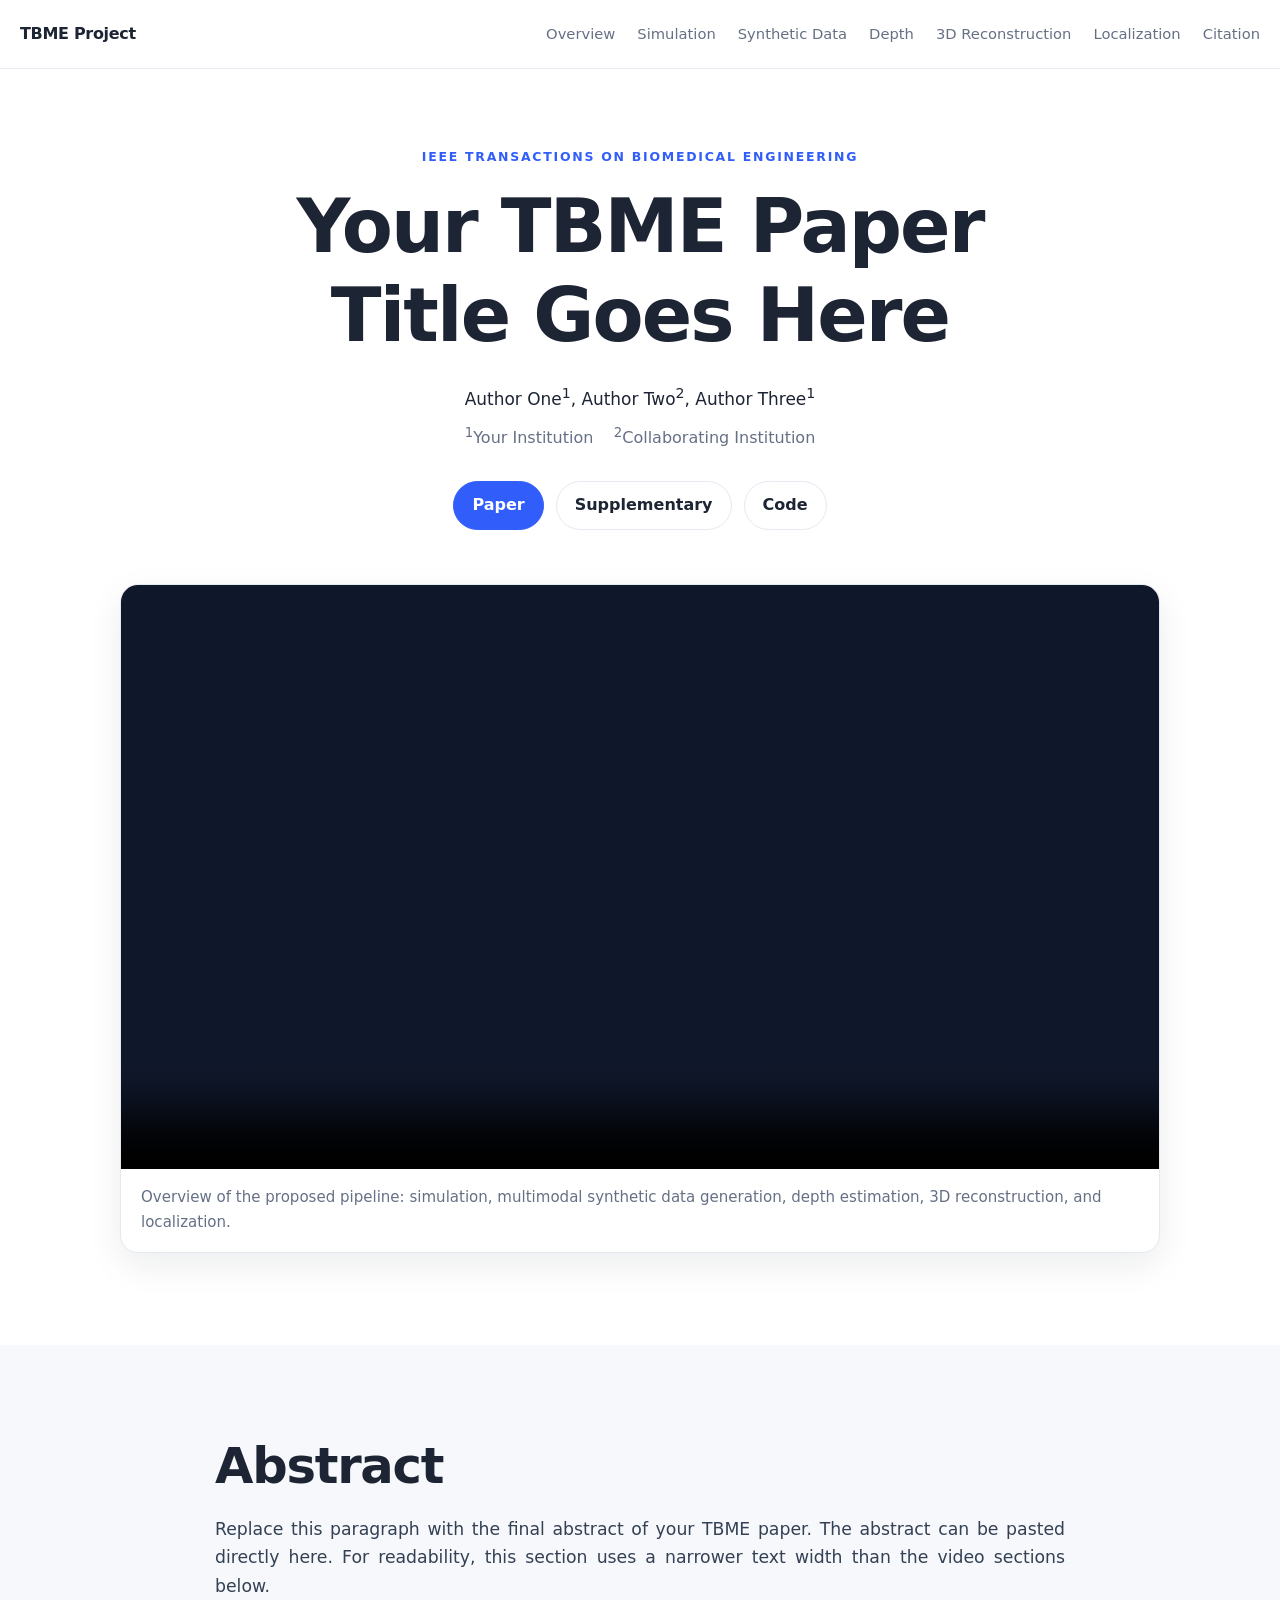
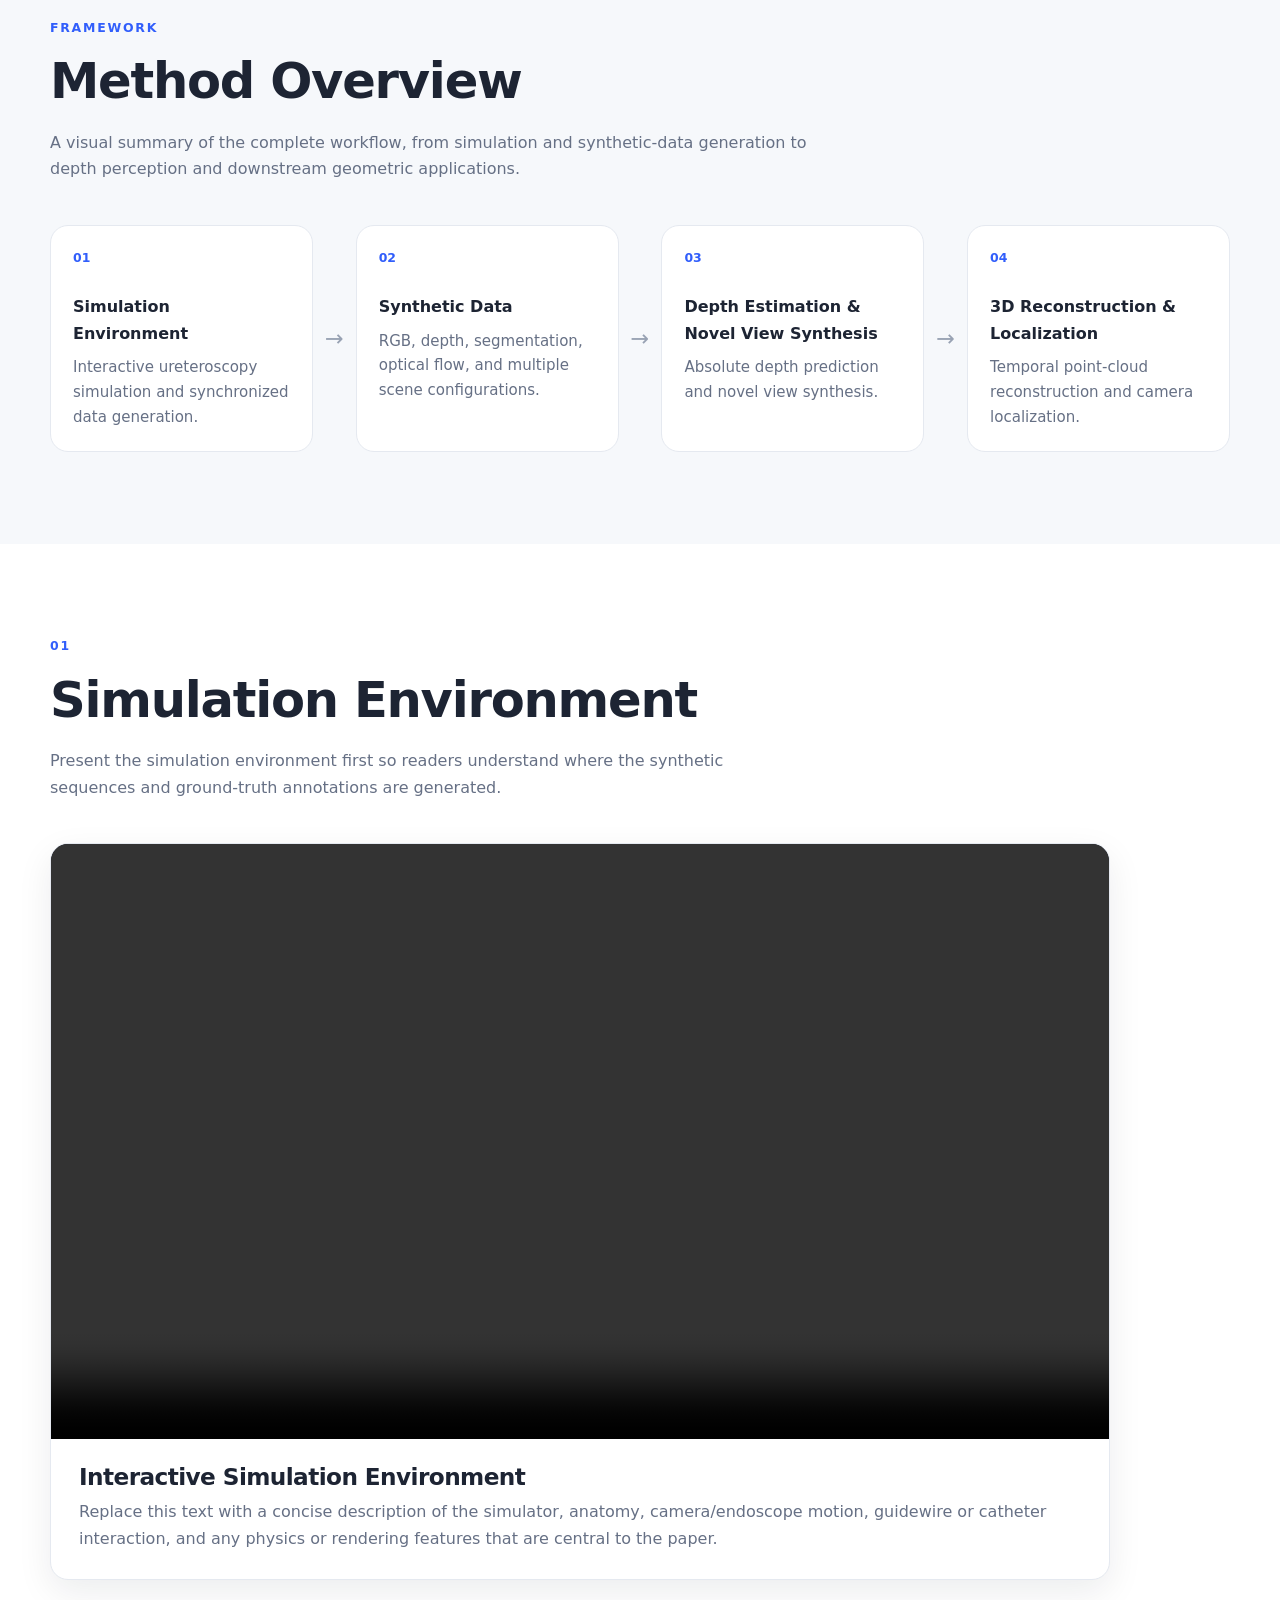
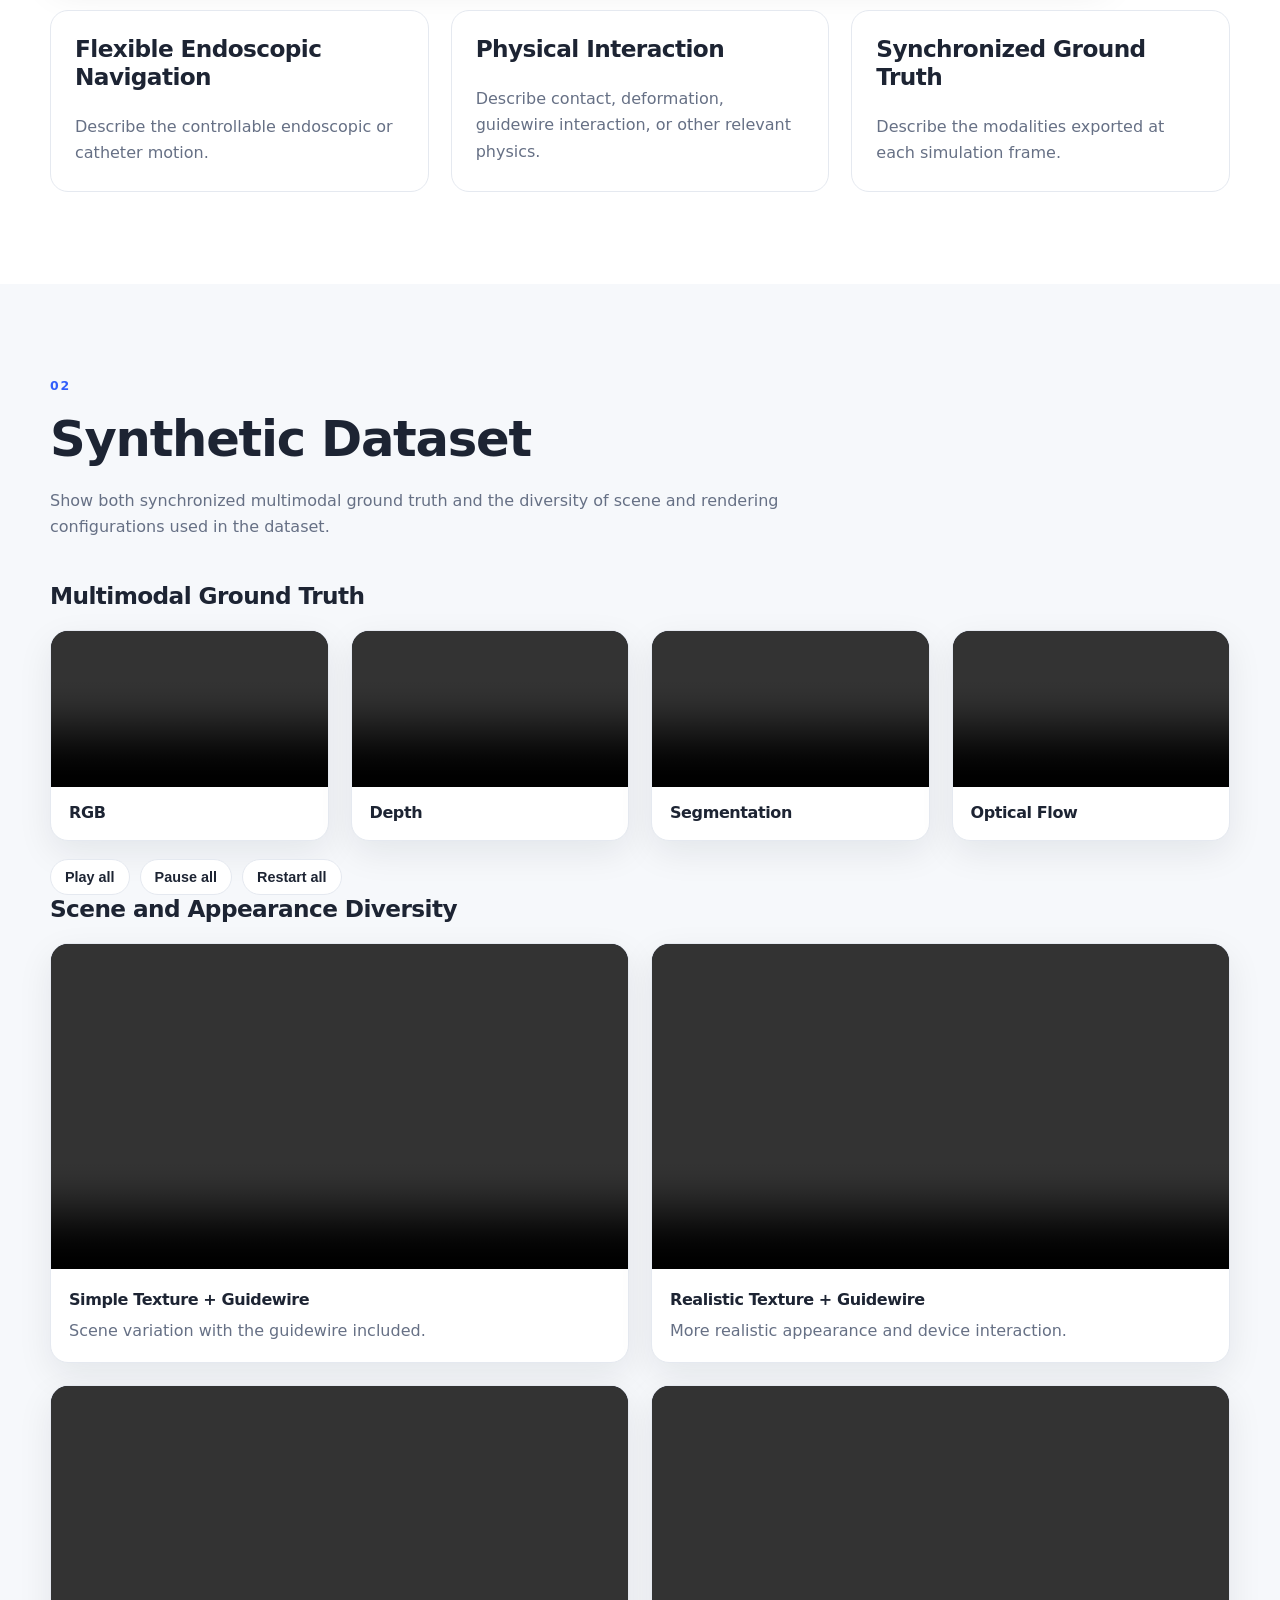
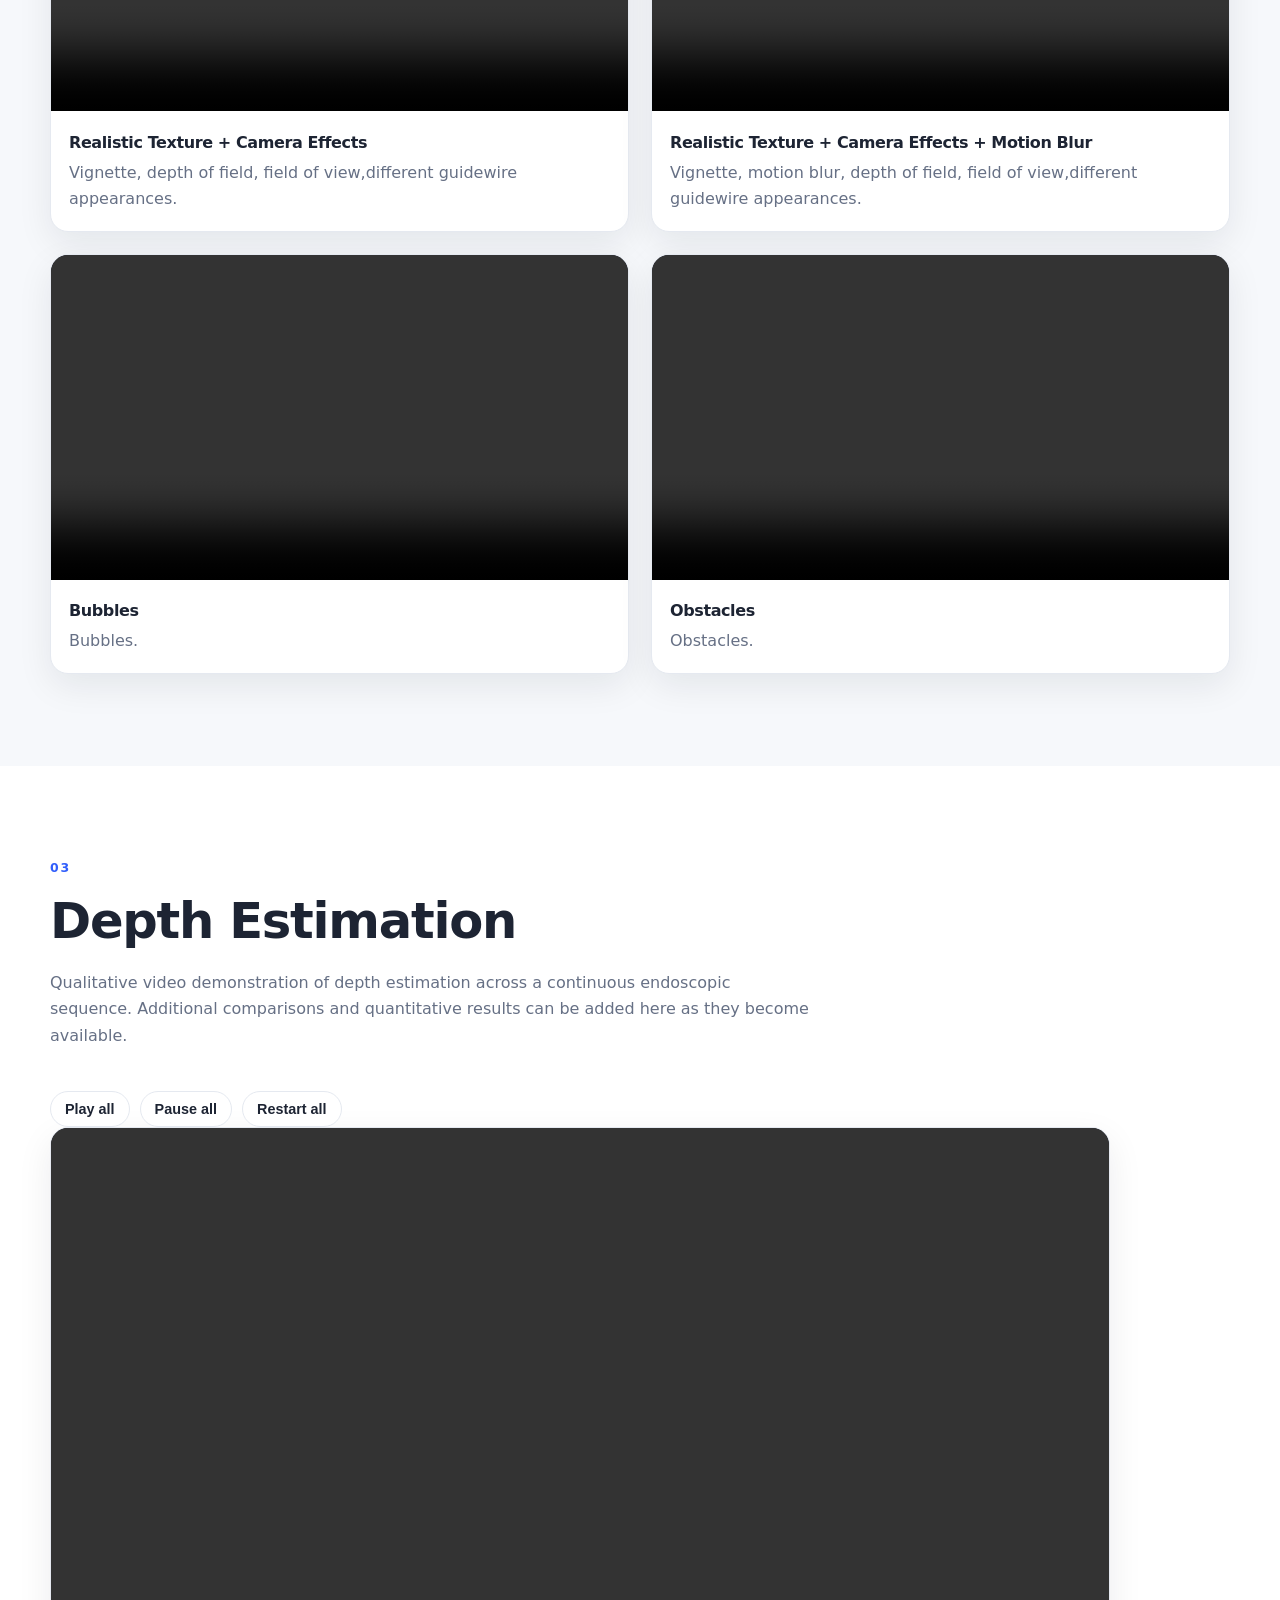
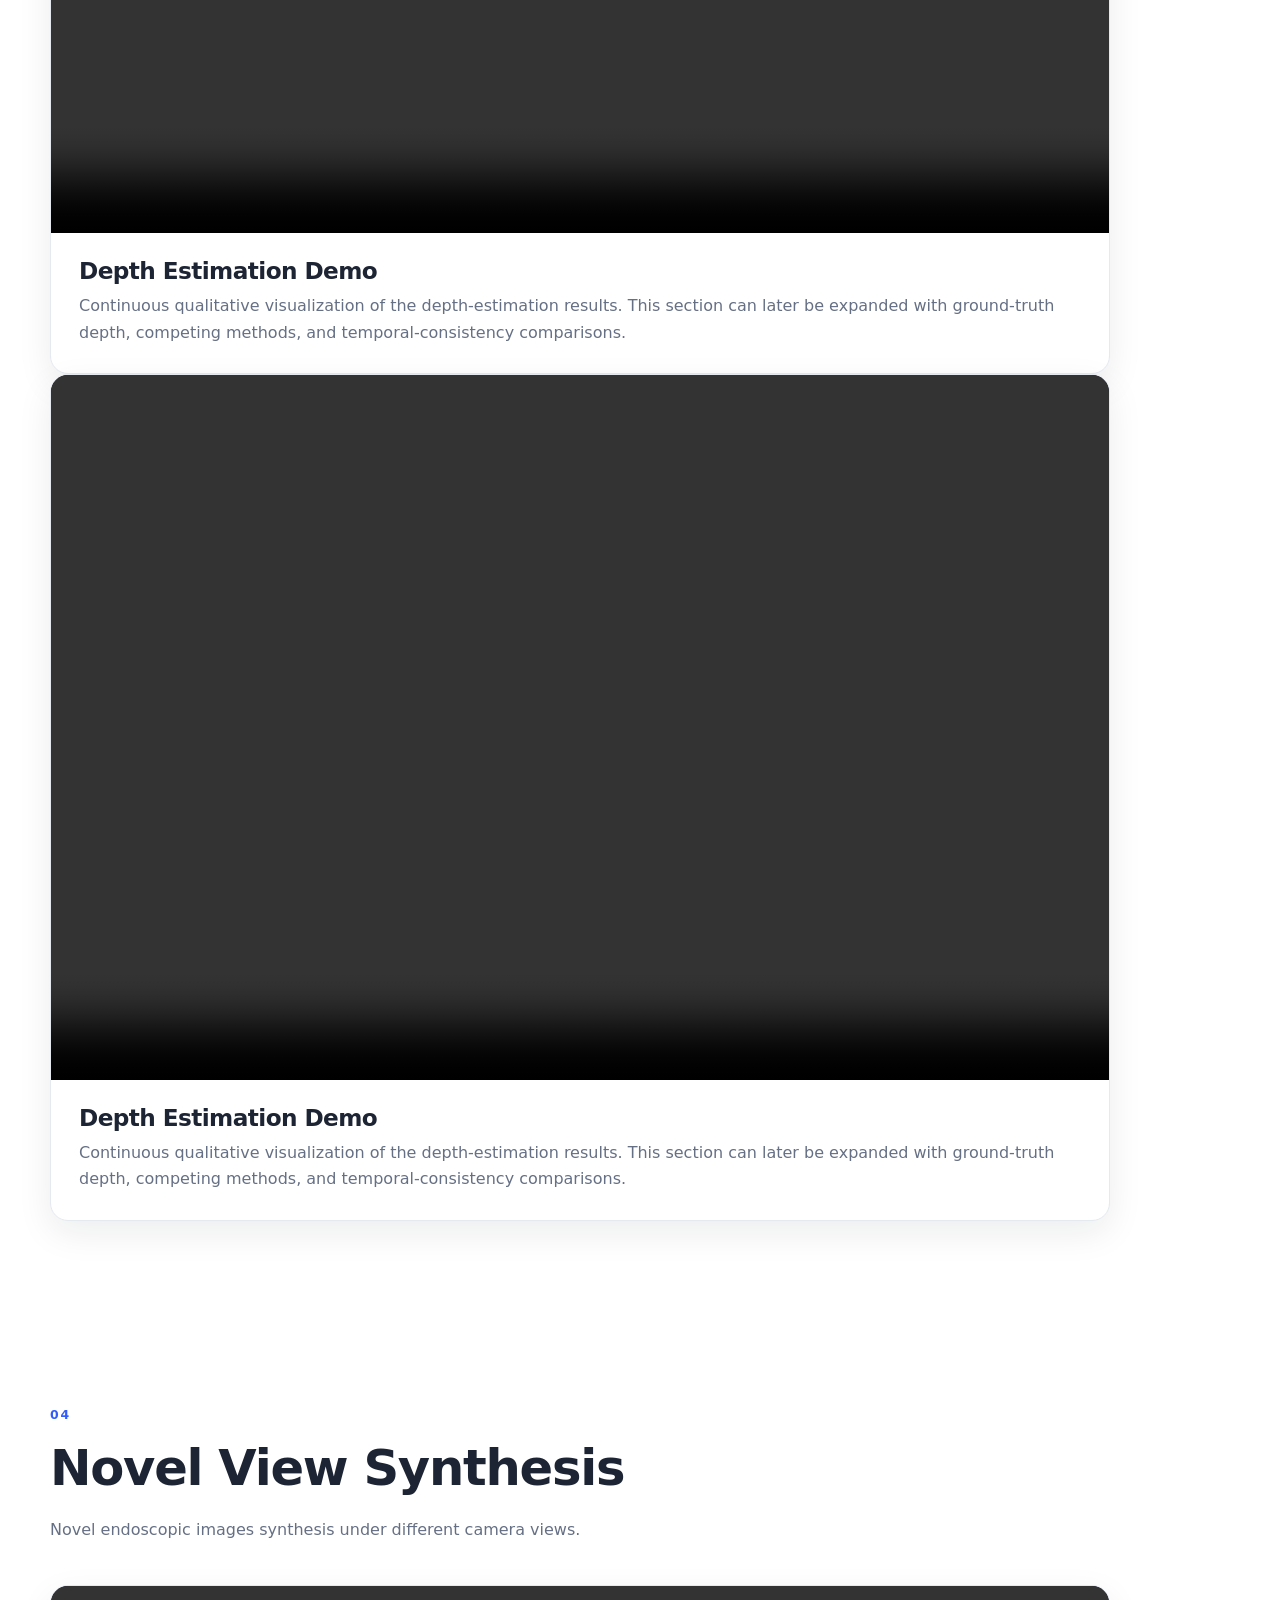
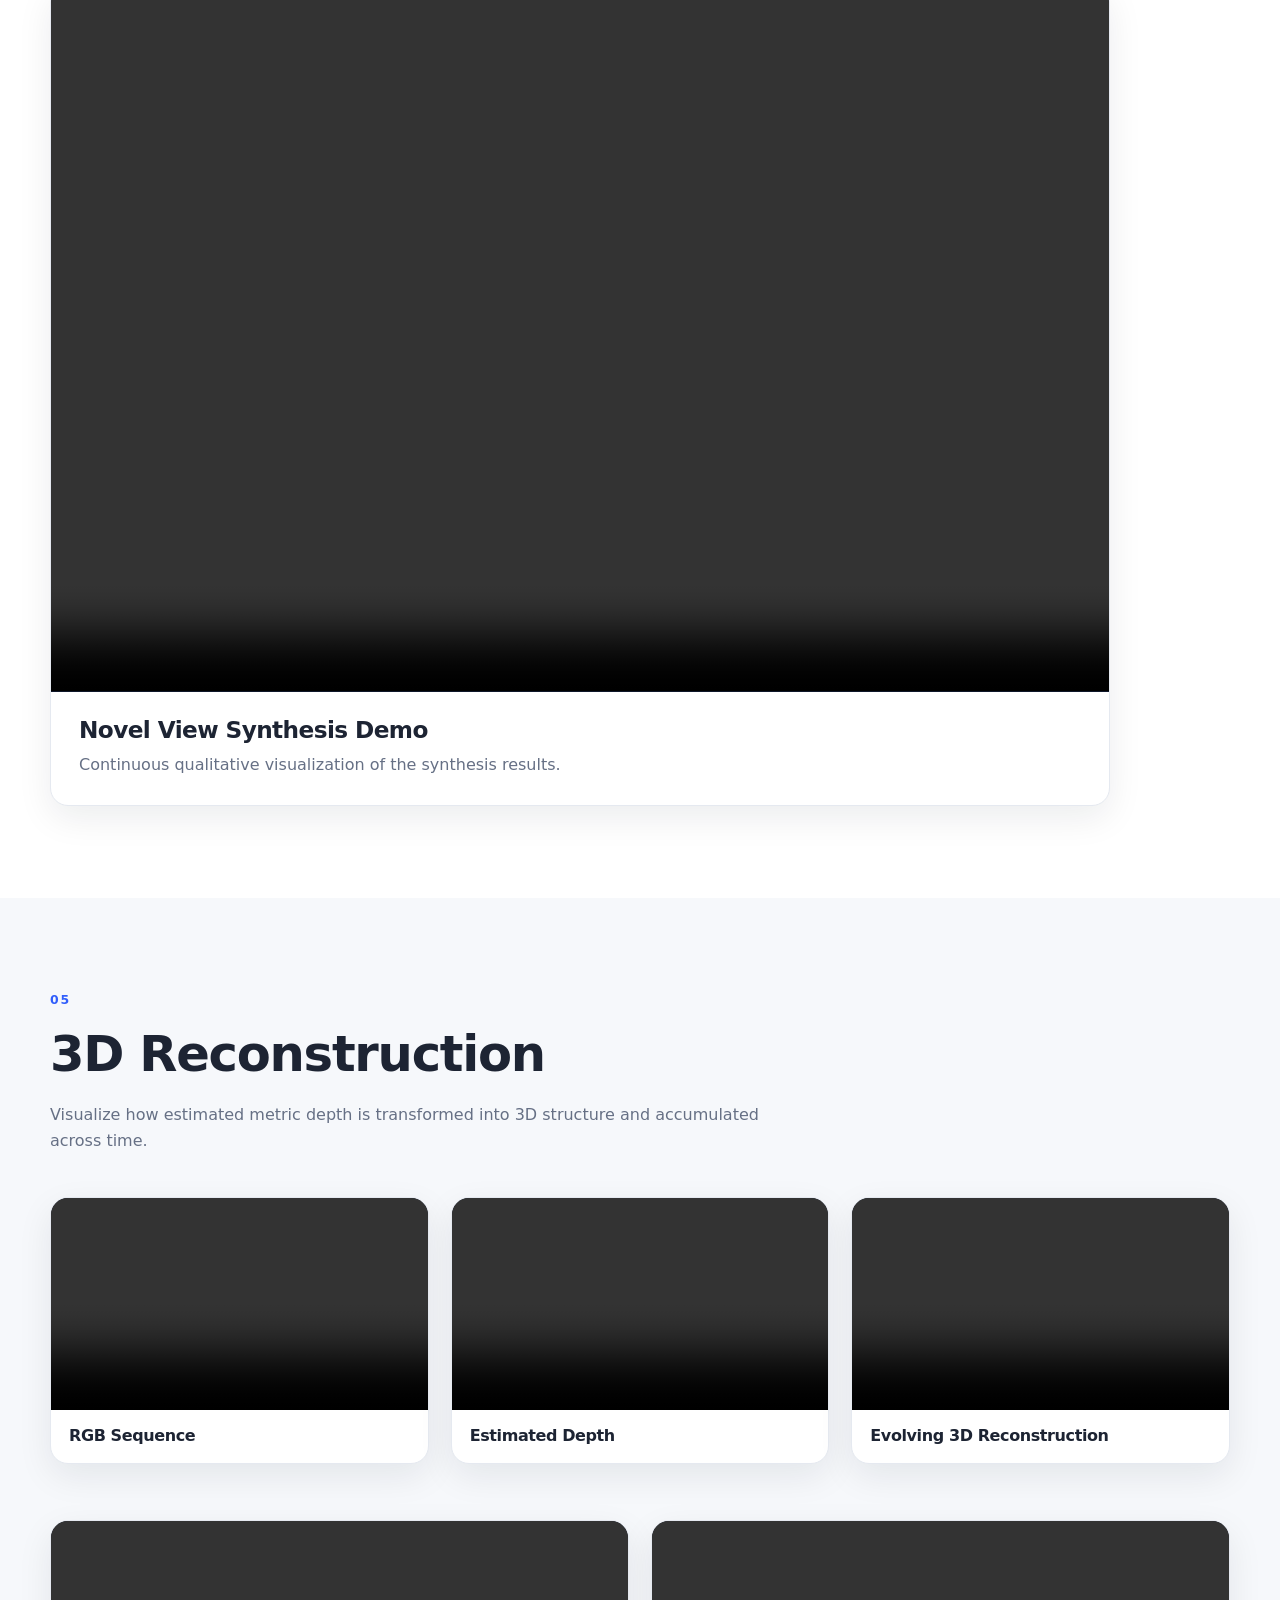
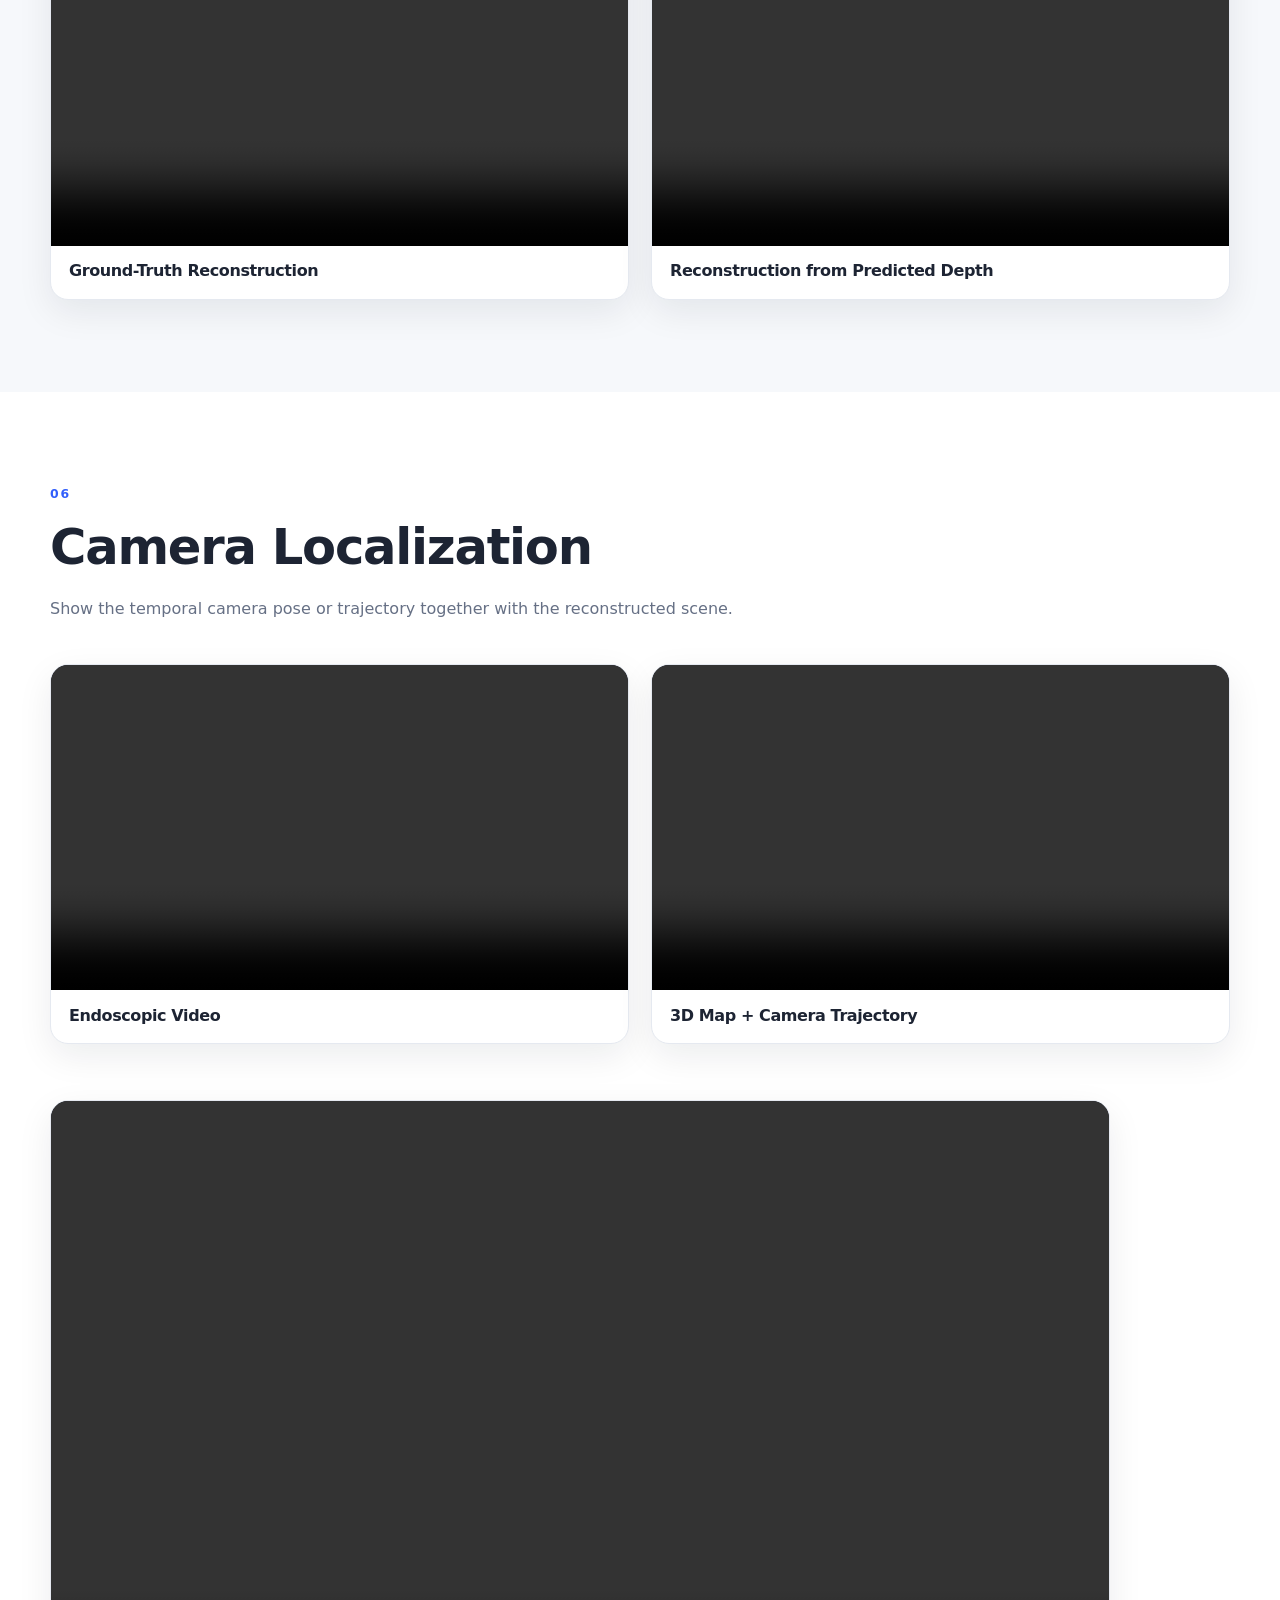
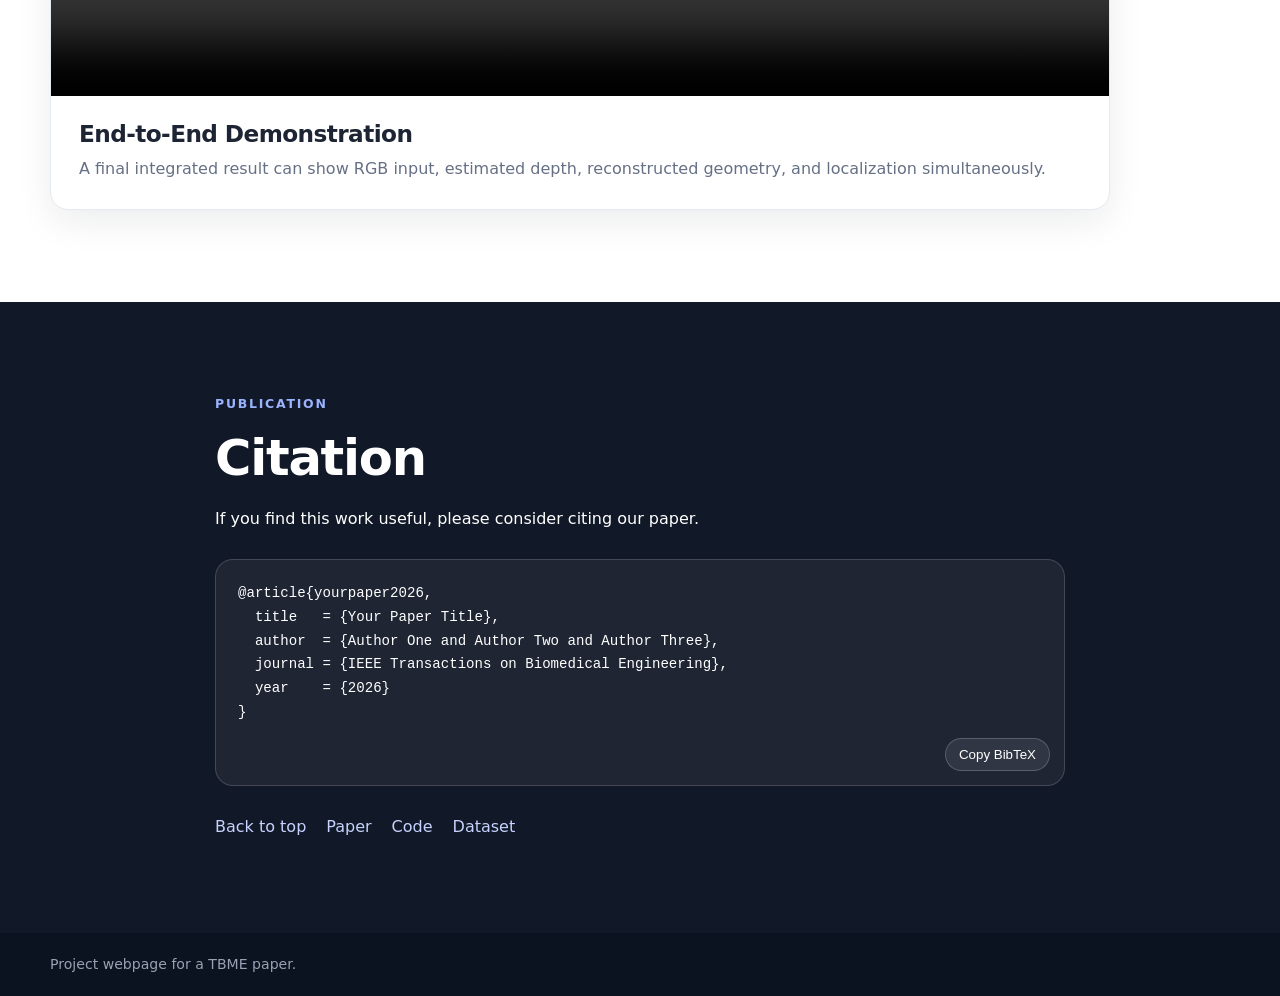
==== index.html @ 0131bd75 "Initial commit: TBME project homepage" ====
<!DOCTYPE html>
<html lang="en">
<head>
  <meta charset="UTF-8" />
  <meta name="viewport" content="width=device-width, initial-scale=1.0" />
  <meta name="description" content="Project webpage for a TBME paper on simulation, synthetic data, depth estimation, 3D reconstruction, and localization." />
  <title>TBME Project Page</title>
  <link rel="stylesheet" href="styles.css" />
</head>

<body>
  <header class="site-header">
    <div class="nav-wrap">
      <a class="brand" href="#top">TBME Project</a>

      <button class="menu-button" aria-label="Toggle navigation" aria-expanded="false">
        ☰
      </button>

      <nav class="nav-links">
        <a href="#overview">Overview</a>
        <a href="#simulation">Simulation</a>
        <a href="#synthetic-data">Synthetic Data</a>
        <a href="#depth">Depth</a>
        <a href="#reconstruction">3D Reconstruction</a>
        <a href="#localization">Localization</a>
        <a href="#citation">Citation</a>
      </nav>
    </div>
  </header>

  <main id="top">
    <!-- =========================================================
         HERO
         ========================================================= -->
    <section class="hero section">
      <div class="container narrow center">
        <p class="eyebrow">IEEE Transactions on Biomedical Engineering</p>

        <h1>
          Your TBME Paper Title Goes Here
        </h1>

        <p class="authors">
          Author One<sup>1</sup>, Author Two<sup>2</sup>, Author Three<sup>1</sup>
        </p>

        <p class="affiliations">
          <sup>1</sup>Your Institution &nbsp;&nbsp;
          <sup>2</sup>Collaborating Institution
        </p>

        <div class="button-row">
          <a class="button primary" href="#" target="_blank" rel="noopener">Paper</a>
          <a class="button" href="#" target="_blank" rel="noopener">Supplementary</a>
          <a class="button" href="#" target="_blank" rel="noopener">Code</a>
          <!-- <a class="button" href="#" target="_blank" rel="noopener">Dataset</a> -->
        </div>
      </div>

      <div class="container">
        <div class="media-card hero-media">
          <!-- Replace assets/teaser.mp4 with your overview/demo video -->
          <video controls muted playsinline preload="metadata" poster="assets/teaser_poster.jpg">
            <source src="assets/teaser.mp4" type="video/mp4" />
            Your browser does not support HTML video.
          </video>
          <p class="caption">
            Overview of the proposed pipeline: simulation, multimodal synthetic data generation,
            depth estimation, 3D reconstruction, and localization.
          </p>
        </div>
      </div>
    </section>

    <!-- =========================================================
         ABSTRACT + FRAMEWORK
         ========================================================= -->
    <section id="overview" class="section section-alt">
      <div class="container narrow">
        <h2>Abstract</h2>
        <p class="abstract">
          Replace this paragraph with the final abstract of your TBME paper.
          The abstract can be pasted directly here. For readability, this section
          uses a narrower text width than the video sections below.
        </p>
      </div>

      <div class="container">
        <div class="section-heading">
          <p class="eyebrow">Framework</p>
          <h2>Method Overview</h2>
          <p>
            A visual summary of the complete workflow, from simulation and synthetic-data
            generation to depth perception and downstream geometric applications.
          </p>
        </div>

        <div class="pipeline">
          <div class="pipeline-step">
            <span>01</span>
            <strong>Simulation Environment</strong>
            <p>Interactive ureteroscopy simulation and synchronized data generation.</p>
          </div>
          <div class="pipeline-arrow">→</div>
          <div class="pipeline-step">
            <span>02</span>
            <strong>Synthetic Data</strong>
            <p>RGB, depth, segmentation, optical flow, and multiple scene configurations.</p>
          </div>
          <div class="pipeline-arrow">→</div>
          <div class="pipeline-step">
            <span>03</span>
            <strong>Depth Estimation & Novel View Synthesis</strong>
            <p>Absolute depth prediction and novel view synthesis.</p>
          </div>
          <div class="pipeline-arrow">→</div>
          <div class="pipeline-step">
            <span>04</span>
            <strong>3D Reconstruction & Localization</strong>
            <p>Temporal point-cloud reconstruction and camera localization.</p>
          </div>
        </div>
      </div>
    </section>

    <!-- =========================================================
         SIMULATION
         ========================================================= -->
    <section id="simulation" class="section">
      <div class="container">
        <div class="section-heading">
          <p class="eyebrow">01</p>
          <h2>Simulation Environment</h2>
          <p>
            Present the simulation environment first so readers understand where the synthetic
            sequences and ground-truth annotations are generated.
          </p>
        </div>

        <div class="media-card large">
          <video controls muted playsinline preload="metadata">
            <source src="assets/simulator_environment.mp4" type="video/mp4" />
          </video>
          <div class="media-copy">
            <h3>Interactive Simulation Environment</h3>
            <p>
              Replace this text with a concise description of the simulator, anatomy,
              camera/endoscope motion, guidewire or catheter interaction, and any physics or
              rendering features that are central to the paper.
            </p>
          </div>
        </div>

        <div class="feature-grid">
          <article class="feature-card">
            <h3>Flexible Endoscopic Navigation</h3>
            <p>Describe the controllable endoscopic or catheter motion.</p>
          </article>
          <article class="feature-card">
            <h3>Physical Interaction</h3>
            <p>Describe contact, deformation, guidewire interaction, or other relevant physics.</p>
          </article>
          <article class="feature-card">
            <h3>Synchronized Ground Truth</h3>
            <p>Describe the modalities exported at each simulation frame.</p>
          </article>
        </div>
      </div>
    </section>

    <!-- =========================================================
         SYNTHETIC DATA
         ========================================================= -->
    <section id="synthetic-data" class="section section-alt">
      <div class="container">
        <div class="section-heading">
          <p class="eyebrow">02</p>
          <h2>Synthetic Dataset</h2>
          <p>
            Show both synchronized multimodal ground truth and the diversity of scene and
            rendering configurations used in the dataset.
          </p>
        </div>

        <h3 class="subsection-title">Multimodal Ground Truth</h3>

        <div class="video-grid four-col">
          <div class="media-card">
            <video class="sync-video" controls muted playsinline preload="metadata">
              <source src="assets/model_5_2_rgb.mp4" type="video/mp4" />
            </video>
            <h4>RGB</h4>
          </div>

          <div class="media-card">
            <video class="sync-video" controls muted playsinline preload="metadata">
              <source src="assets/model_5_2_depth.mp4" type="video/mp4" />
            </video>
            <h4>Depth</h4>
          </div>

          <div class="media-card">
            <video class="sync-video" controls muted playsinline preload="metadata">
              <source src="assets/model_5_2_mask.mp4" type="video/mp4" />
            </video>
            <h4>Segmentation</h4>
          </div>

          <div class="media-card">
            <video class="sync-video" controls muted playsinline preload="metadata">
              <source src="assets/model_5_2_optical_flow.mp4" type="video/mp4" />
            </video>
            <h4>Optical Flow</h4>
          </div>
        </div>

        <div class="sync-toolbar">
          <button id="play-all" class="button small">Play all</button>
          <button id="pause-all" class="button small">Pause all</button>
          <button id="restart-all" class="button small">Restart all</button>
        </div>

        <h3 class="subsection-title top-space">Scene and Appearance Diversity</h3>

        <div class="video-grid two-col">
          <div class="media-card">
            <video class="sync-video" controls muted playsinline preload="metadata">
              <source src="assets/model_4_simple_texture_guidewire.mp4" type="video/mp4" />
            </video>
            <div class="media-copy compact">
              <h4>Simple Texture + Guidewire</h4>
              <p>Scene variation with the guidewire included.</p>
            </div>
          </div>

          <div class="media-card">
            <video class="sync-video" controls muted playsinline preload="metadata">
              <source src="assets/model_2_realistic_texture_2_guidewire.mp4" type="video/mp4" />
            </video>
            <div class="media-copy compact">
              <h4>Realistic Texture + Guidewire</h4>
              <p>More realistic appearance and device interaction.</p>
            </div>
          </div>

          <div class="media-card">
            <video class="sync-video" controls muted playsinline preload="metadata">
              <source src="assets/model_4_realistic_texture_guidewire_camera_effect.mp4" type="video/mp4" />
            </video>
            <div class="media-copy compact">
              <h4>Realistic Texture + Camera Effects</h4>
              <p>Vignette, depth of field, field of view,different guidewire appearances.</p>
            </div>
          </div>

          <div class="media-card">
            <video class="sync-video" controls muted playsinline preload="metadata">
              <source src="assets/model_1_realistic_texture_guidewire_camera_effect_motion_blur.mp4" type="video/mp4" />
            </video>
            <div class="media-copy compact">
              <h4>Realistic Texture + Camera Effects + Motion Blur</h4>
              <p>Vignette, motion blur, depth of field, field of view,different guidewire appearances.</p>
            </div>
          </div>

          <div class="media-card">
            <video class="sync-video" controls muted playsinline preload="metadata">
              <source src="assets/bubbles.mp4" type="video/mp4" />
            </video>
            <div class="media-copy compact">
              <h4>Bubbles</h4>
              <p>Bubbles.</p>
            </div>
          </div>

          <div class="media-card">
            <video class="sync-video" controls muted playsinline preload="metadata">
              <source src="assets/occlusion.mp4" type="video/mp4" />
            </video>
            <div class="media-copy compact">
              <h4>Obstacles</h4>
              <p>Obstacles.</p>
            </div>
          </div>
        </div>

      </div>
    </section>

    <!-- =========================================================
         DEPTH ESTIMATION
         ========================================================= -->
    <section id="depth" class="section">
      <div class="container">
        <div class="section-heading">
          <p class="eyebrow">03</p>
          <h2>Depth Estimation</h2>
          <p>
            Qualitative video demonstration of depth estimation across a continuous
            endoscopic sequence. Additional comparisons and quantitative results can be
            added here as they become available.
          </p>
        </div>

        <div class="sync-toolbar">
          <button id="depth-play-all" class="button small">Play all</button>
          <button id="depth-pause-all" class="button small">Pause all</button>
          <button id="depth-restart-all" class="button small">Restart all</button>
        </div>

        <div class="media-card large depth-demo-card">
          <video class="sync-video" controls muted playsinline preload="metadata">
            <source src="assets/depth_visualization_1.mp4" type="video/mp4" />
          </video>
          <div class="media-copy">
            <h3>Depth Estimation Demo</h3>
            <p>
              Continuous qualitative visualization of the depth-estimation results.
              This section can later be expanded with ground-truth depth, competing methods,
              and temporal-consistency comparisons.
            </p>
          </div>
        </div>

        <div class="media-card large depth-demo-card">
          <video class="sync-video" controls muted playsinline preload="metadata">
            <source src="assets/depth_visualization_2.mp4" type="video/mp4" />
          </video>
          <div class="media-copy">
            <h3>Depth Estimation Demo</h3>
            <p>
              Continuous qualitative visualization of the depth-estimation results.
              This section can later be expanded with ground-truth depth, competing methods,
              and temporal-consistency comparisons.
            </p>
          </div>
        </div> 
      </div>
    </section>

    <!-- =========================================================
         Novel View Synthesis
         ========================================================= -->
    <section id="depth" class="section">
      <div class="container">
        <div class="section-heading">
          <p class="eyebrow">04</p>
          <h2>Novel View Synthesis</h2>
          <p>
            Novel endoscopic images synthesis under different camera views.
          </p>
        </div>

        <div class="media-card large depth-demo-card">
          <video controls muted playsinline preload="metadata">
            <source src="assets/Novel_view_3.mp4" type="video/mp4" />
            Your browser does not support HTML video.
          </video>
          <div class="media-copy">
            <h3>Novel View Synthesis Demo</h3>
            <p>
              Continuous qualitative visualization of the synthesis results.
            </p>
          </div>
        </div>
      </div>
    </section>
    <!-- =========================================================
         RECONSTRUCTION
         ========================================================= -->
    <section id="reconstruction" class="section section-alt">
      <div class="container">
        <div class="section-heading">
          <p class="eyebrow">05</p>
          <h2>3D Reconstruction</h2>
          <p>
            Visualize how estimated metric depth is transformed into 3D structure and accumulated
            across time.
          </p>
        </div>

        <div class="video-grid three-col">
          <div class="media-card">
            <video controls muted playsinline preload="metadata">
              <source src="assets/reconstruction_rgb.mp4" type="video/mp4" />
            </video>
            <h4>RGB Sequence</h4>
          </div>

          <div class="media-card">
            <video controls muted playsinline preload="metadata">
              <source src="assets/reconstruction_depth.mp4" type="video/mp4" />
            </video>
            <h4>Estimated Depth</h4>
          </div>

          <div class="media-card">
            <video controls muted playsinline preload="metadata">
              <source src="assets/reconstruction_3d.mp4" type="video/mp4" />
            </video>
            <h4>Evolving 3D Reconstruction</h4>
          </div>
        </div>

        <div class="video-grid two-col top-space">
          <div class="media-card">
            <video controls muted playsinline preload="metadata">
              <source src="assets/reconstruction_gt.mp4" type="video/mp4" />
            </video>
            <h4>Ground-Truth Reconstruction</h4>
          </div>

          <div class="media-card">
            <video controls muted playsinline preload="metadata">
              <source src="assets/reconstruction_pred.mp4" type="video/mp4" />
            </video>
            <h4>Reconstruction from Predicted Depth</h4>
          </div>
        </div>
      </div>
    </section>

    <!-- =========================================================
         LOCALIZATION
         ========================================================= -->
    <section id="localization" class="section">
      <div class="container">
        <div class="section-heading">
          <p class="eyebrow">06</p>
          <h2>Camera Localization</h2>
          <p>
            Show the temporal camera pose or trajectory together with the reconstructed scene.
          </p>
        </div>

        <div class="video-grid two-col">
          <div class="media-card">
            <video controls muted playsinline preload="metadata">
              <source src="assets/localization_rgb.mp4" type="video/mp4" />
            </video>
            <h4>Endoscopic Video</h4>
          </div>

          <div class="media-card">
            <video controls muted playsinline preload="metadata">
              <source src="assets/localization_trajectory.mp4" type="video/mp4" />
            </video>
            <h4>3D Map + Camera Trajectory</h4>
          </div>
        </div>

        <div class="media-card large top-space">
          <video controls muted playsinline preload="metadata">
            <source src="assets/end_to_end_demo.mp4" type="video/mp4" />
          </video>
          <div class="media-copy">
            <h3>End-to-End Demonstration</h3>
            <p>
              A final integrated result can show RGB input, estimated depth, reconstructed geometry,
              and localization simultaneously.
            </p>
          </div>
        </div>
      </div>
    </section>

    <!-- =========================================================
         CITATION
         ========================================================= -->
    <section id="citation" class="section section-dark">
      <div class="container narrow">
        <p class="eyebrow">Publication</p>
        <h2>Citation</h2>
        <p>
          If you find this work useful, please consider citing our paper.
        </p>

        <div class="citation-box">
<pre><code>@article{yourpaper2026,
  title   = {Your Paper Title},
  author  = {Author One and Author Two and Author Three},
  journal = {IEEE Transactions on Biomedical Engineering},
  year    = {2026}
}</code></pre>
          <button class="copy-button" data-copy-target=".citation-box code">Copy BibTeX</button>
        </div>

        <div class="footer-links">
          <a href="#top">Back to top</a>
          <a href="#" target="_blank" rel="noopener">Paper</a>
          <a href="#" target="_blank" rel="noopener">Code</a>
          <a href="#" target="_blank" rel="noopener">Dataset</a>
        </div>
      </div>
    </section>
  </main>

  <footer>
    <div class="container">
      <p>Project webpage for a TBME paper.</p>
    </div>
  </footer>

  <script src="script.js"></script>
</body>
</html>
---- styles.css ----
/* =========================================================
   Base
   ========================================================= */
:root {
  --bg: #ffffff;
  --bg-alt: #f6f8fb;
  --text: #1d2433;
  --muted: #667085;
  --line: #e5e9f0;
  --accent: #315efb;
  --accent-dark: #2348c7;
  --card: #ffffff;
  --dark: #111827;
  --radius: 18px;
  --shadow: 0 12px 35px rgba(16, 24, 40, 0.08);
}

* {
  box-sizing: border-box;
}

html {
  scroll-behavior: smooth;
}

body {
  margin: 0;
  font-family: Inter, ui-sans-serif, system-ui, -apple-system, BlinkMacSystemFont, "Segoe UI", sans-serif;
  color: var(--text);
  background: var(--bg);
  line-height: 1.65;
}

img,
video {
  display: block;
  width: 100%;
}

video {
  background: #0f172a;
}

a {
  color: inherit;
  text-decoration: none;
}

button,
a {
  -webkit-tap-highlight-color: transparent;
}

.container {
  width: min(1180px, calc(100% - 40px));
  margin: 0 auto;
}

.container.narrow {
  width: min(850px, calc(100% - 40px));
}

.center {
  text-align: center;
}

.section {
  padding: 92px 0;
}

.section-alt {
  background: var(--bg-alt);
}

.section-dark {
  background: var(--dark);
  color: white;
}

.top-space {
  margin-top: 56px;
}


/* =========================================================
   Navigation
   ========================================================= */
.site-header {
  position: sticky;
  top: 0;
  z-index: 50;
  background: rgba(255, 255, 255, 0.92);
  border-bottom: 1px solid rgba(229, 233, 240, 0.9);
  backdrop-filter: blur(16px);
}

.nav-wrap {
  width: min(1240px, calc(100% - 32px));
  height: 68px;
  margin: 0 auto;
  display: flex;
  align-items: center;
  justify-content: space-between;
  gap: 24px;
}

.brand {
  font-weight: 750;
  letter-spacing: -0.02em;
}

.nav-links {
  display: flex;
  gap: 22px;
  font-size: 0.92rem;
  color: var(--muted);
}

.nav-links a:hover {
  color: var(--text);
}

.menu-button {
  display: none;
  border: 0;
  background: transparent;
  font-size: 1.4rem;
  cursor: pointer;
}


/* =========================================================
   Typography
   ========================================================= */
h1,
h2,
h3,
h4 {
  line-height: 1.2;
  letter-spacing: -0.025em;
  margin-top: 0;
}

h1 {
  margin-bottom: 22px;
  font-size: clamp(2.35rem, 6vw, 4.65rem);
}

h2 {
  margin-bottom: 18px;
  font-size: clamp(2rem, 4vw, 3.1rem);
}

h3 {
  font-size: 1.45rem;
}

h4 {
  font-size: 1rem;
  margin: 16px 0 6px;
}

p {
  margin-top: 0;
}

.eyebrow {
  margin-bottom: 14px;
  color: var(--accent);
  font-size: 0.78rem;
  font-weight: 800;
  letter-spacing: 0.14em;
  text-transform: uppercase;
}

.section-dark .eyebrow {
  color: #9bb2ff;
}

.authors {
  margin-bottom: 8px;
  font-size: 1.06rem;
}

.affiliations {
  color: var(--muted);
}

.abstract {
  font-size: 1.08rem;
  color: #344054;
  text-align: justify;
}

.section-heading {
  max-width: 760px;
  margin-bottom: 42px;
}

.section-heading > p:last-child {
  color: var(--muted);
}

.subsection-title {
  margin: 0 0 20px;
  font-size: 1.45rem;
}


/* =========================================================
   Hero
   ========================================================= */
.hero {
  padding-top: 78px;
}

.button-row {
  display: flex;
  flex-wrap: wrap;
  justify-content: center;
  gap: 12px;
  margin-top: 30px;
  margin-bottom: 54px;
}

.button {
  display: inline-flex;
  min-height: 42px;
  align-items: center;
  justify-content: center;
  border: 1px solid var(--line);
  border-radius: 999px;
  padding: 10px 18px;
  background: white;
  color: var(--text);
  font-weight: 700;
  cursor: pointer;
  transition: 0.2s ease;
}

.button:hover {
  transform: translateY(-1px);
  box-shadow: 0 7px 20px rgba(16, 24, 40, 0.08);
}

.button.primary {
  background: var(--accent);
  border-color: var(--accent);
  color: white;
}

.button.primary:hover {
  background: var(--accent-dark);
}

.button.small {
  min-height: 36px;
  padding: 7px 14px;
  font-size: 0.9rem;
}


/* =========================================================
   Media cards
   ========================================================= */
.media-card {
  overflow: hidden;
  border: 1px solid var(--line);
  border-radius: var(--radius);
  background: var(--card);
  box-shadow: var(--shadow);
}

.media-card video {
  aspect-ratio: 16 / 9;
  object-fit: contain;
}

.hero-media {
  max-width: 1040px;
  margin: 0 auto;
}

.hero-media video {
  max-height: 620px;
}

.media-card.large {
  max-width: 1060px;
}

.media-copy {
  padding: 24px 28px 27px;
}

.media-copy.compact {
  padding: 6px 18px 18px;
}

.media-copy h3,
.media-copy h4 {
  margin-bottom: 8px;
}

.media-copy p {
  margin-bottom: 0;
  color: var(--muted);
}

.media-card > h4 {
  padding: 0 18px 12px;
}

.caption {
  margin: 0;
  padding: 16px 20px 18px;
  color: var(--muted);
  font-size: 0.94rem;
}


/* =========================================================
   Pipeline
   ========================================================= */
.pipeline {
  display: grid;
  grid-template-columns: 1fr auto 1fr auto 1fr auto 1fr;
  align-items: stretch;
  gap: 12px;
}

.pipeline-step {
  min-height: 190px;
  border: 1px solid var(--line);
  border-radius: var(--radius);
  padding: 22px;
  background: white;
}

.pipeline-step span {
  display: block;
  margin-bottom: 26px;
  color: var(--accent);
  font-size: 0.78rem;
  font-weight: 800;
}

.pipeline-step strong {
  display: block;
  margin-bottom: 8px;
}

.pipeline-step p {
  margin-bottom: 0;
  color: var(--muted);
  font-size: 0.94rem;
}

.pipeline-arrow {
  display: flex;
  align-items: center;
  color: #98a2b3;
  font-size: 1.4rem;
}


/* =========================================================
   Feature / video grids
   ========================================================= */
.feature-grid,
.video-grid {
  display: grid;
  gap: 22px;
}

.feature-grid {
  grid-template-columns: repeat(3, 1fr);
  margin-top: 30px;
}

.feature-card {
  border: 1px solid var(--line);
  border-radius: var(--radius);
  padding: 24px;
  background: white;
}

.feature-card p {
  margin-bottom: 0;
  color: var(--muted);
}

.four-col {
  grid-template-columns: repeat(4, 1fr);
}

.three-col {
  grid-template-columns: repeat(3, 1fr);
}

.two-col {
  grid-template-columns: repeat(2, 1fr);
}

.sync-toolbar {
  display: flex;
  gap: 10px;
  margin-top: 18px;
}


/* =========================================================
   Comparison table
   ========================================================= */
.comparison-table {
  display: grid;
  grid-template-columns: 180px 1fr;
  overflow: hidden;
  border: 1px solid var(--line);
  border-radius: var(--radius);
  background: white;
}

.comparison-head,
.comparison-label,
.comparison-media {
  border-bottom: 1px solid var(--line);
}

.comparison-head {
  padding: 14px 18px;
  background: #f8fafc;
  font-weight: 800;
}

.comparison-label {
  display: flex;
  align-items: center;
  padding: 18px;
  font-weight: 700;
}

.comparison-media {
  padding: 16px;
}

.comparison-media video {
  max-height: 420px;
  object-fit: contain;
  border-radius: 12px;
}


/* =========================================================
   Citation / footer
   ========================================================= */
.citation-box {
  position: relative;
  margin-top: 26px;
  border: 1px solid rgba(255, 255, 255, 0.16);
  border-radius: var(--radius);
  background: rgba(255, 255, 255, 0.06);
}

.citation-box pre {
  margin: 0;
  padding: 22px 22px 60px;
  overflow-x: auto;
}

.citation-box code {
  font-family: "SFMono-Regular", Consolas, "Liberation Mono", monospace;
  font-size: 0.88rem;
  line-height: 1.7;
}

.copy-button {
  position: absolute;
  right: 14px;
  bottom: 14px;
  border: 1px solid rgba(255, 255, 255, 0.2);
  border-radius: 999px;
  padding: 8px 13px;
  background: rgba(255, 255, 255, 0.08);
  color: white;
  cursor: pointer;
}

.footer-links {
  display: flex;
  flex-wrap: wrap;
  gap: 20px;
  margin-top: 28px;
  color: #c7d2fe;
}

footer {
  padding: 20px 0;
  background: #0b1220;
  color: #98a2b3;
  font-size: 0.88rem;
}

footer p {
  margin: 0;
}


/* =========================================================
   Responsive
   ========================================================= */
@media (max-width: 1000px) {
  .four-col {
    grid-template-columns: repeat(2, 1fr);
  }

  .three-col {
    grid-template-columns: 1fr;
  }

  .pipeline {
    grid-template-columns: 1fr;
  }

  .pipeline-arrow {
    justify-content: center;
    transform: rotate(90deg);
    height: 28px;
  }
}

@media (max-width: 760px) {
  .section {
    padding: 70px 0;
  }

  .menu-button {
    display: block;
  }

  .nav-links {
    position: absolute;
    top: 68px;
    left: 16px;
    right: 16px;
    display: none;
    flex-direction: column;
    gap: 0;
    overflow: hidden;
    border: 1px solid var(--line);
    border-radius: 14px;
    background: white;
    box-shadow: var(--shadow);
  }

  .nav-links.open {
    display: flex;
  }

  .nav-links a {
    padding: 14px 16px;
    border-bottom: 1px solid var(--line);
  }

  .feature-grid,
  .four-col,
  .two-col {
    grid-template-columns: 1fr;
  }

  .comparison-table {
    grid-template-columns: 1fr;
  }

  .comparison-head:first-child {
    display: none;
  }

  .comparison-label {
    border-bottom: 0;
    background: #f8fafc;
  }

  .sync-toolbar {
    flex-wrap: wrap;
  }
}

/* Featured depth-estimation demo */
.depth-demo-card video {
  aspect-ratio: 3 / 2;
  object-fit: contain;
  max-height: 760px;
}
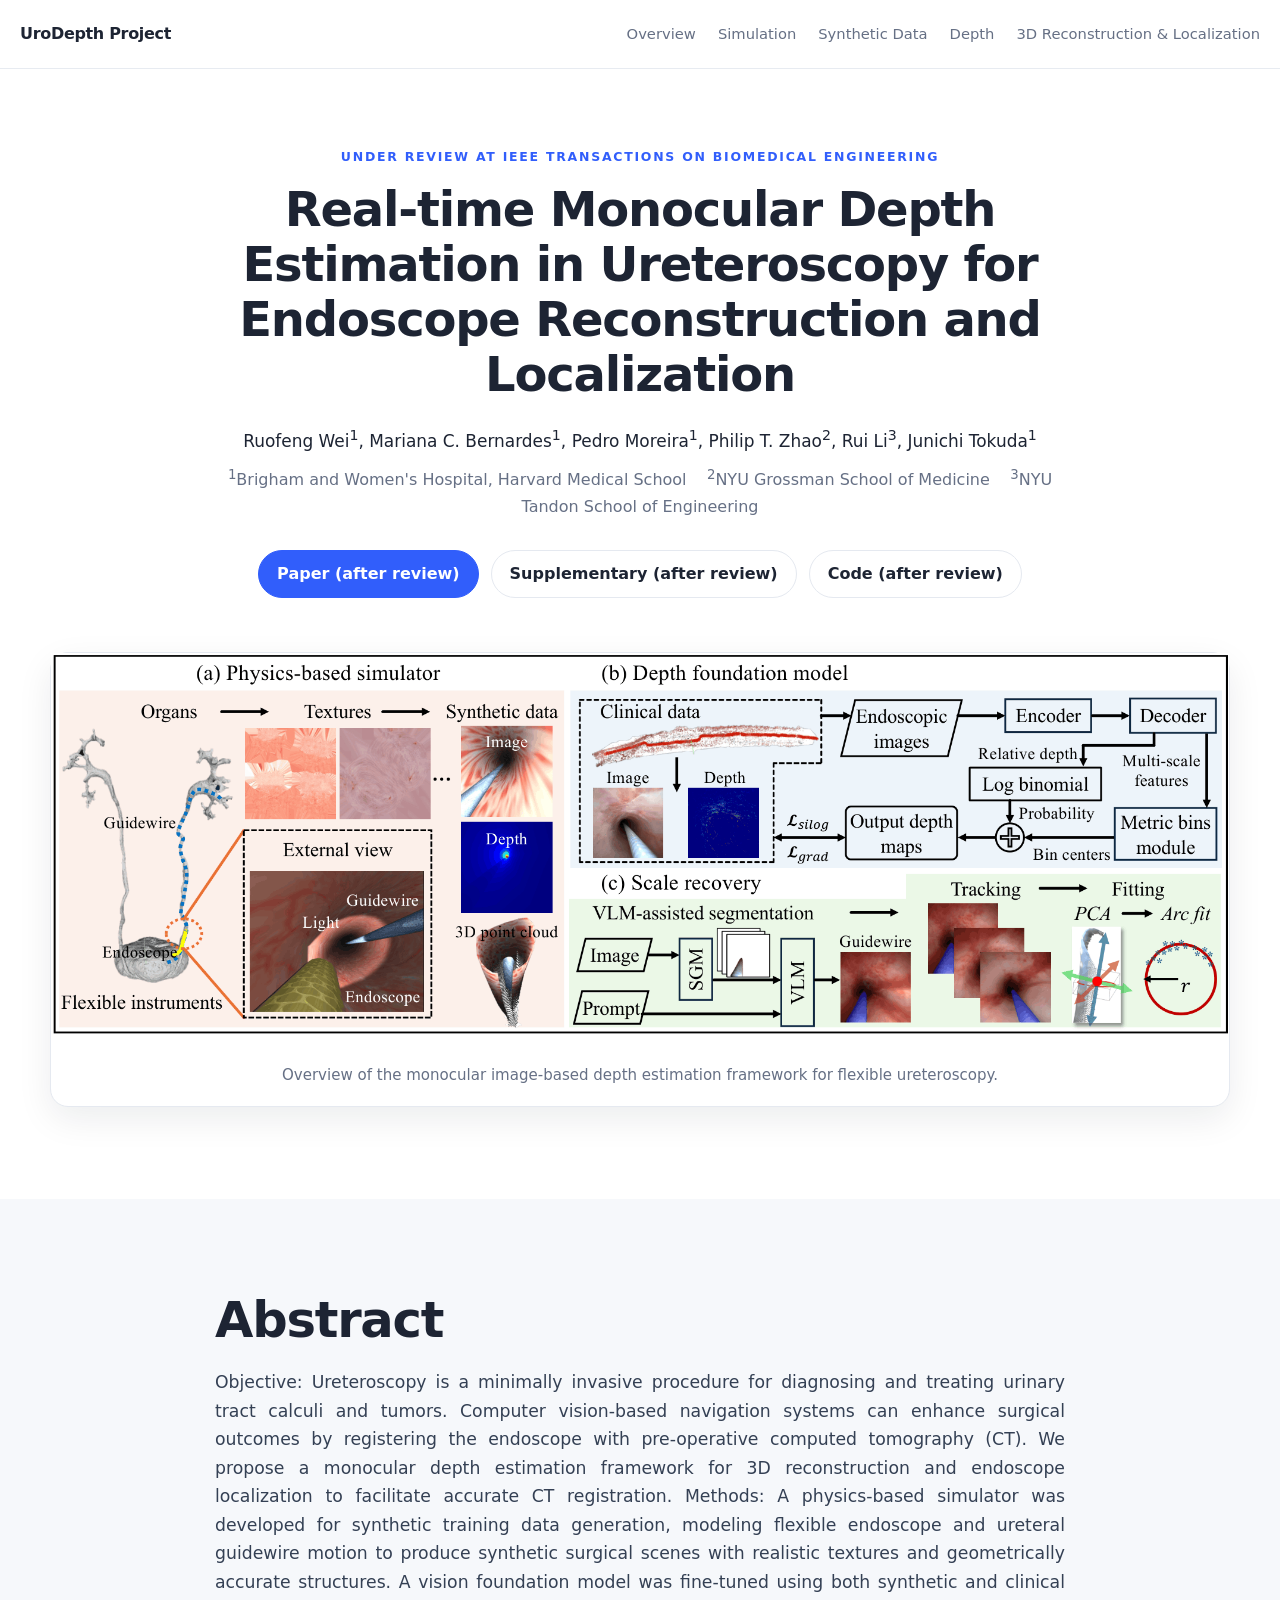
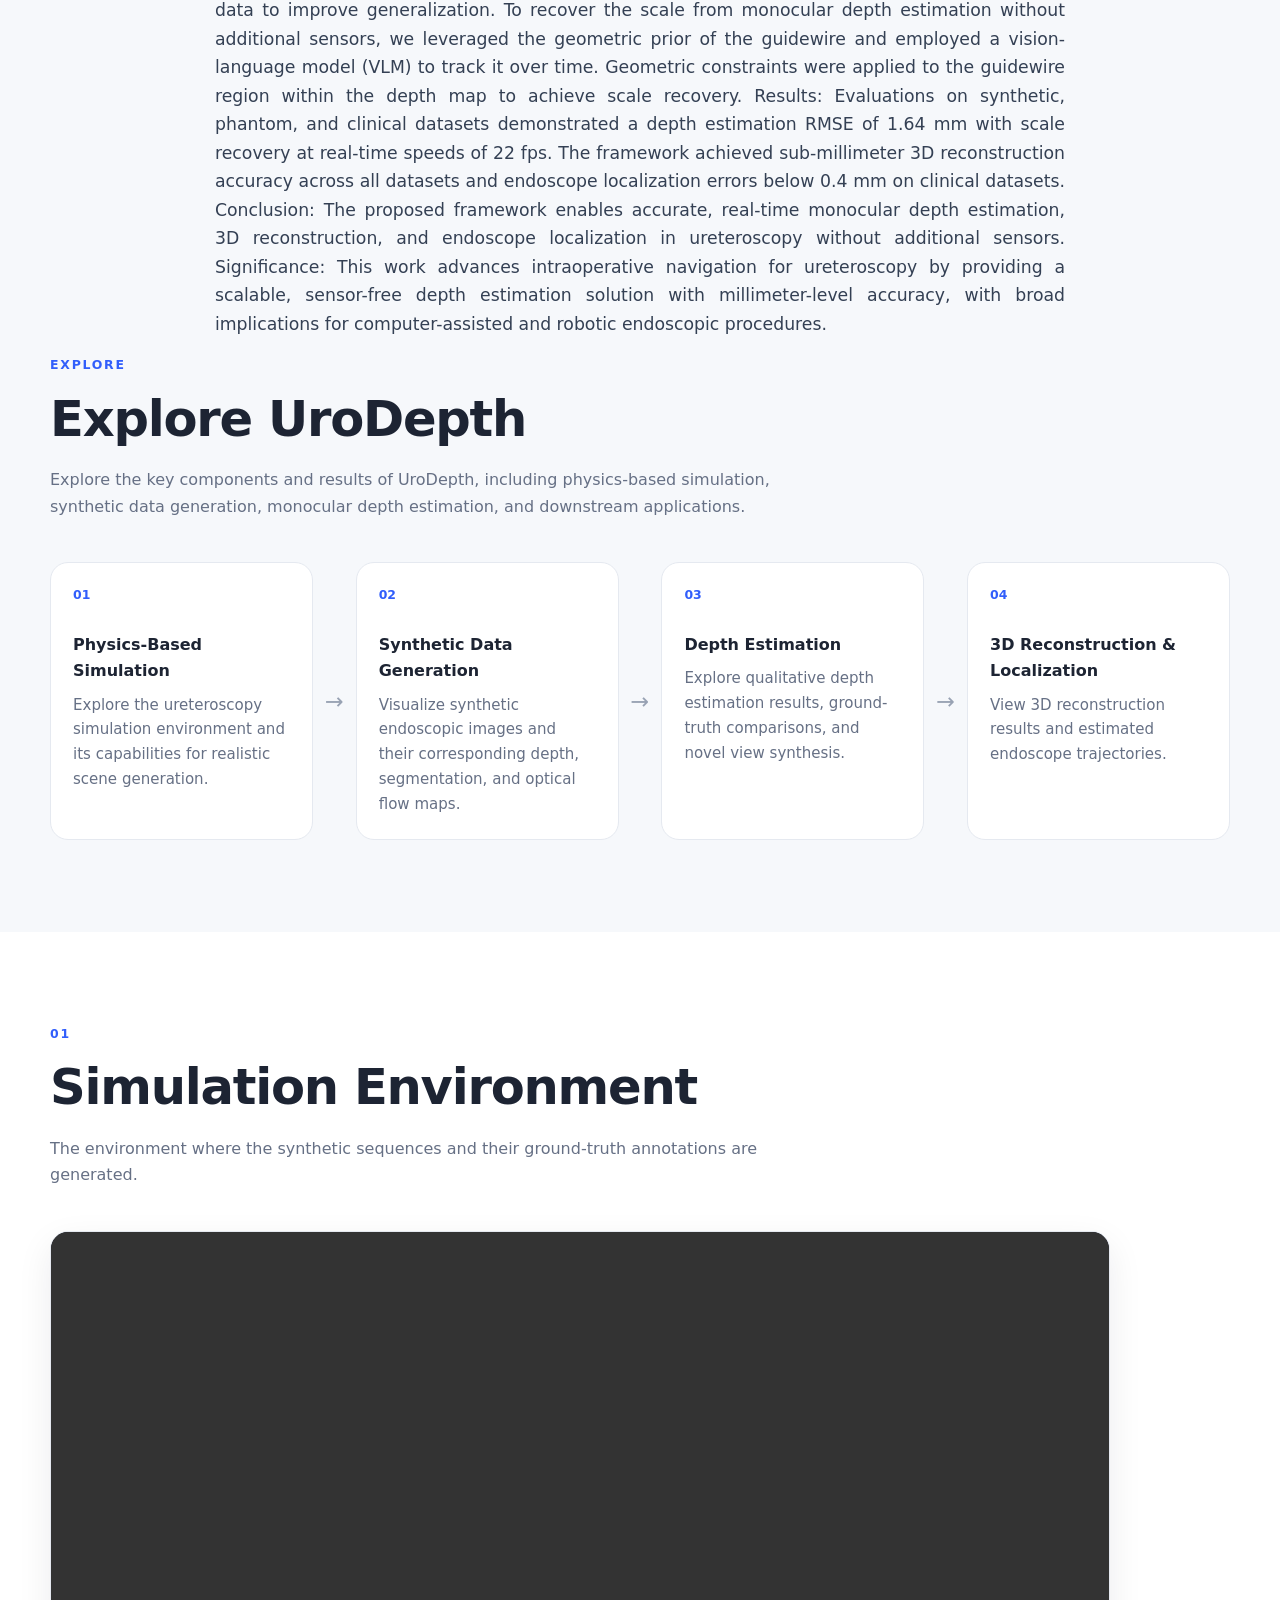
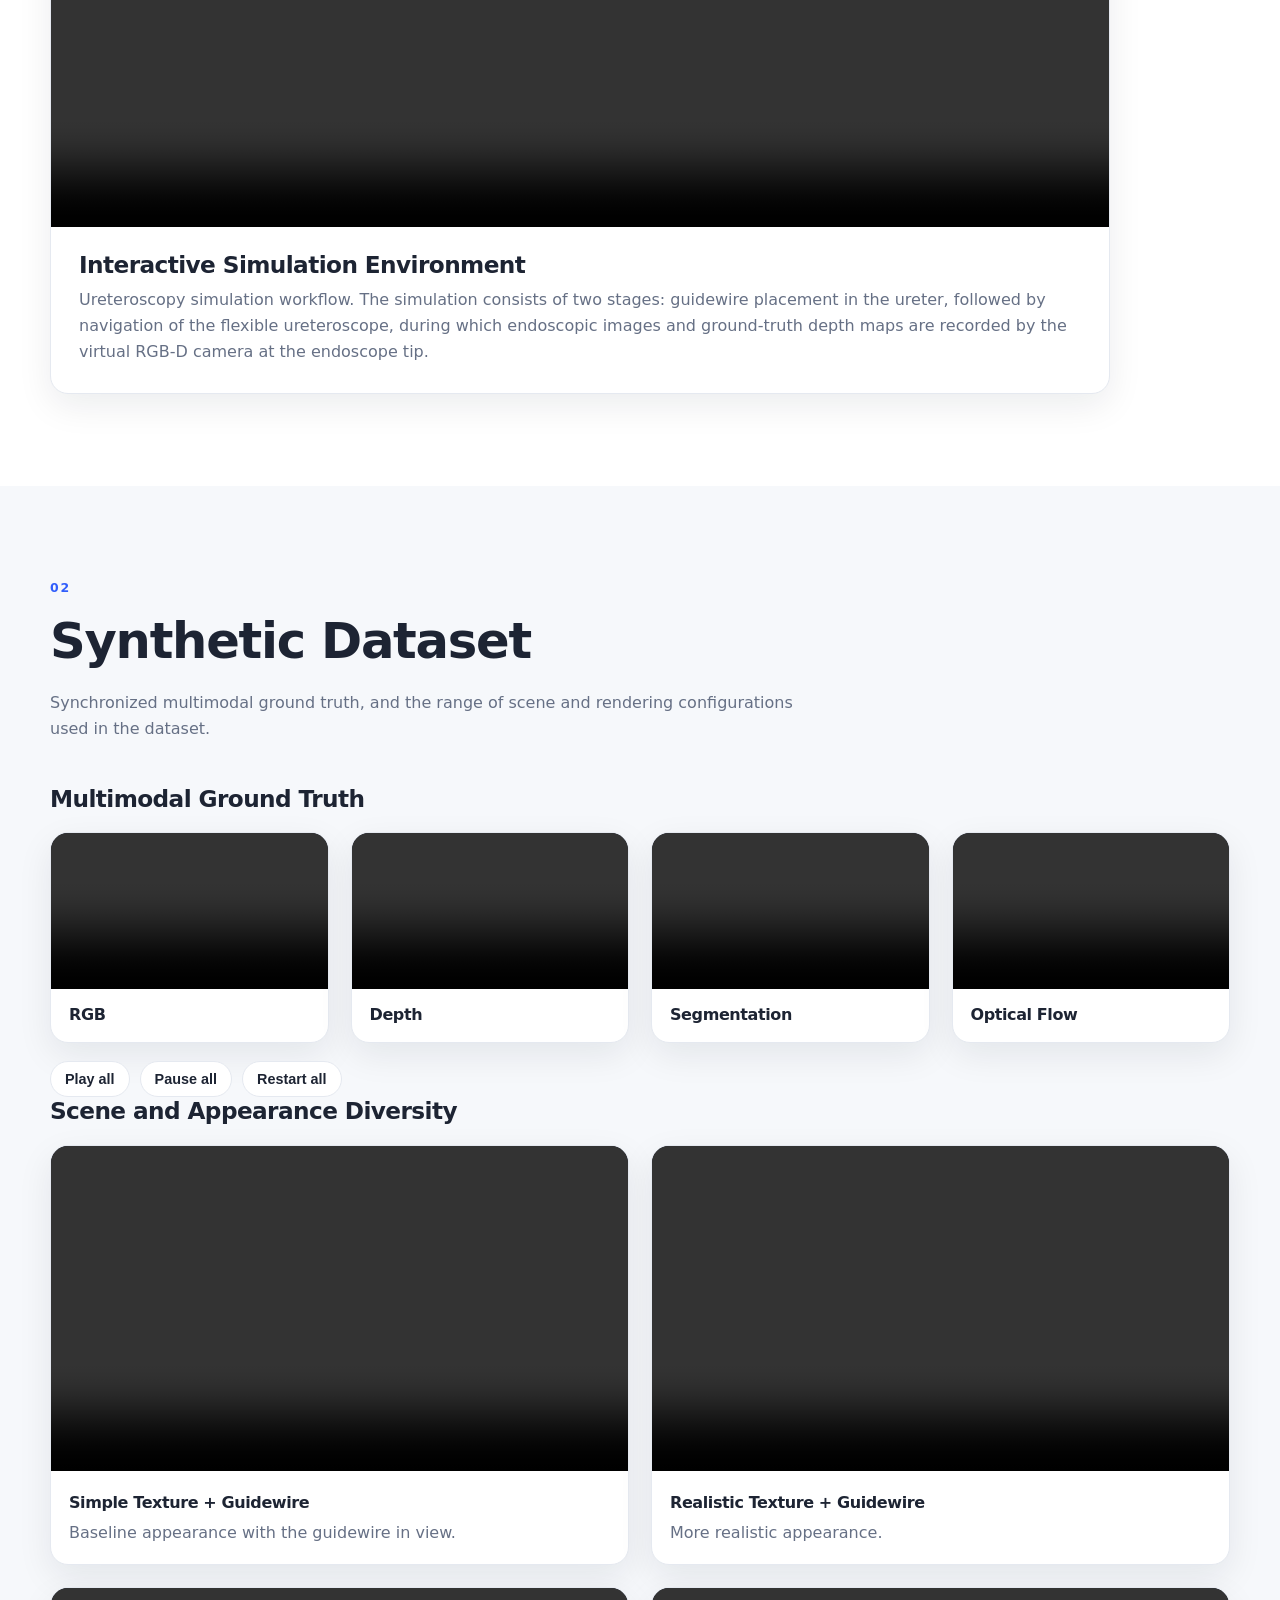
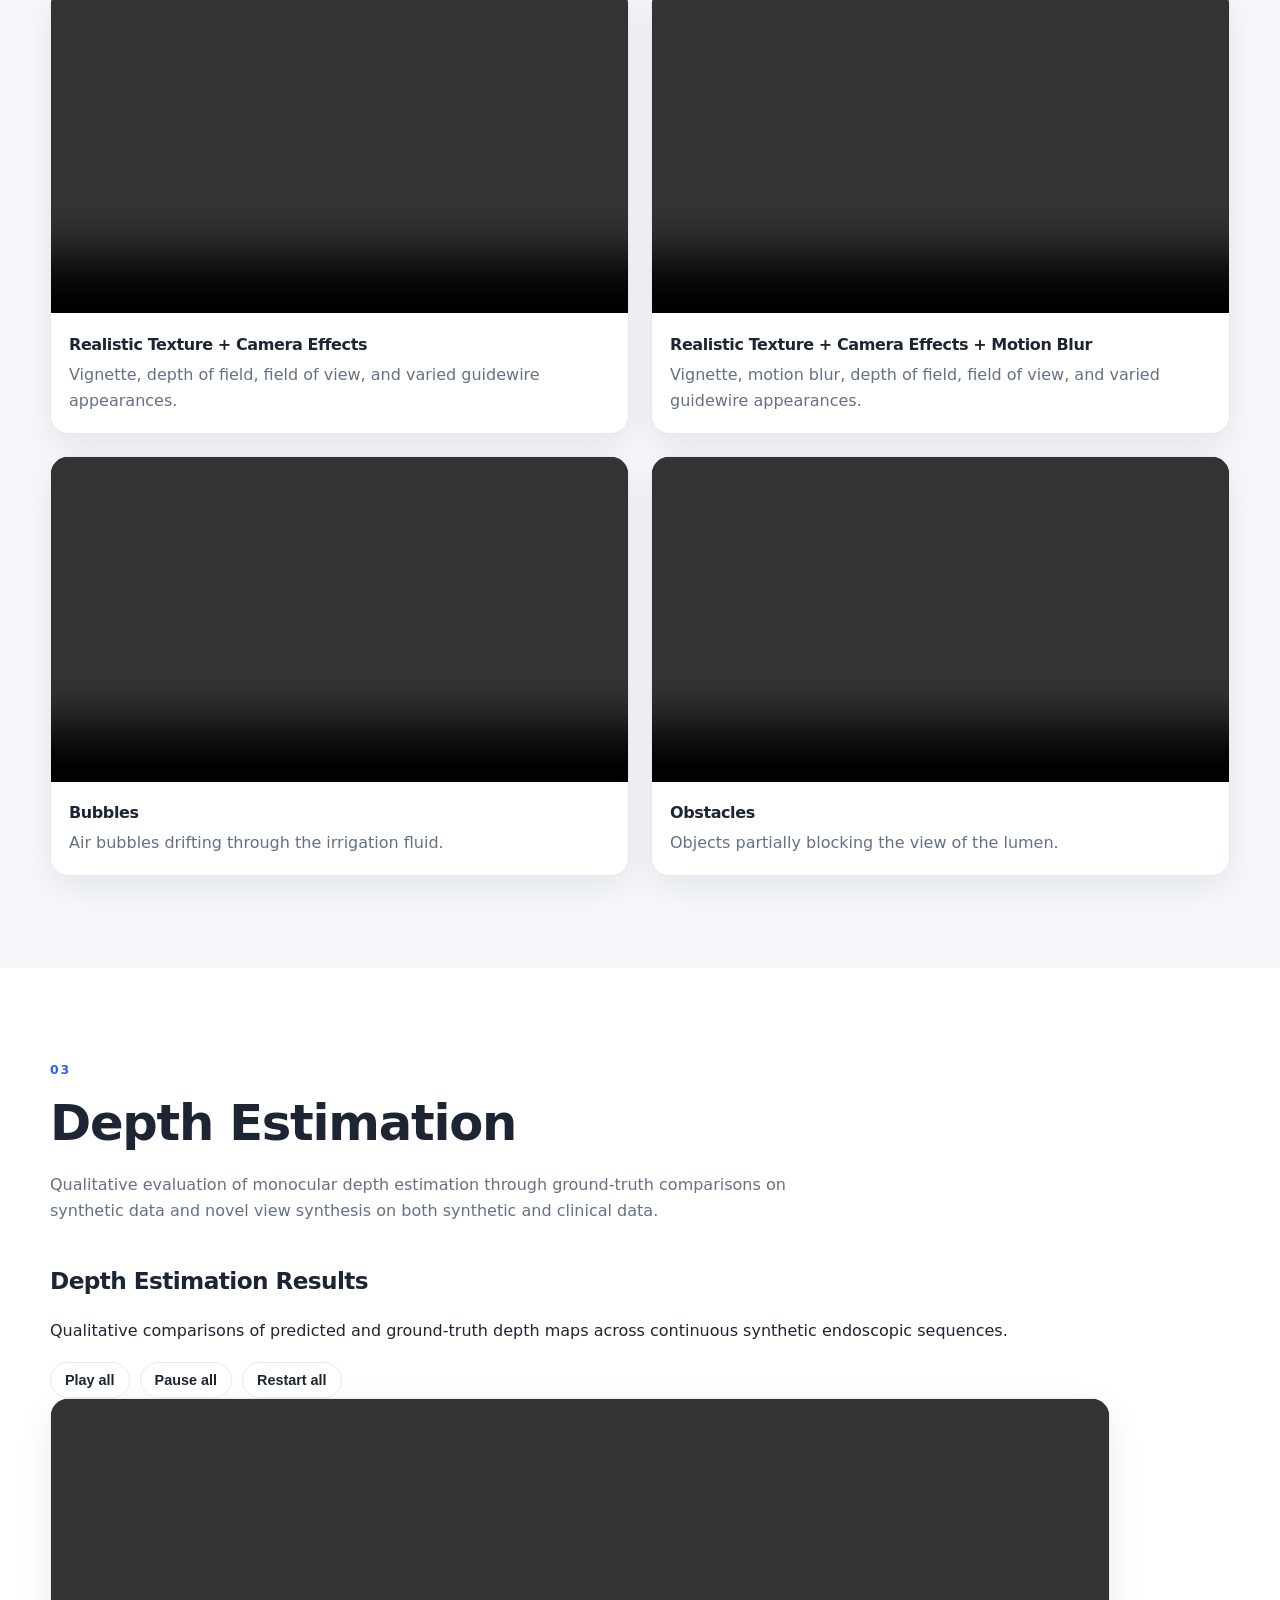
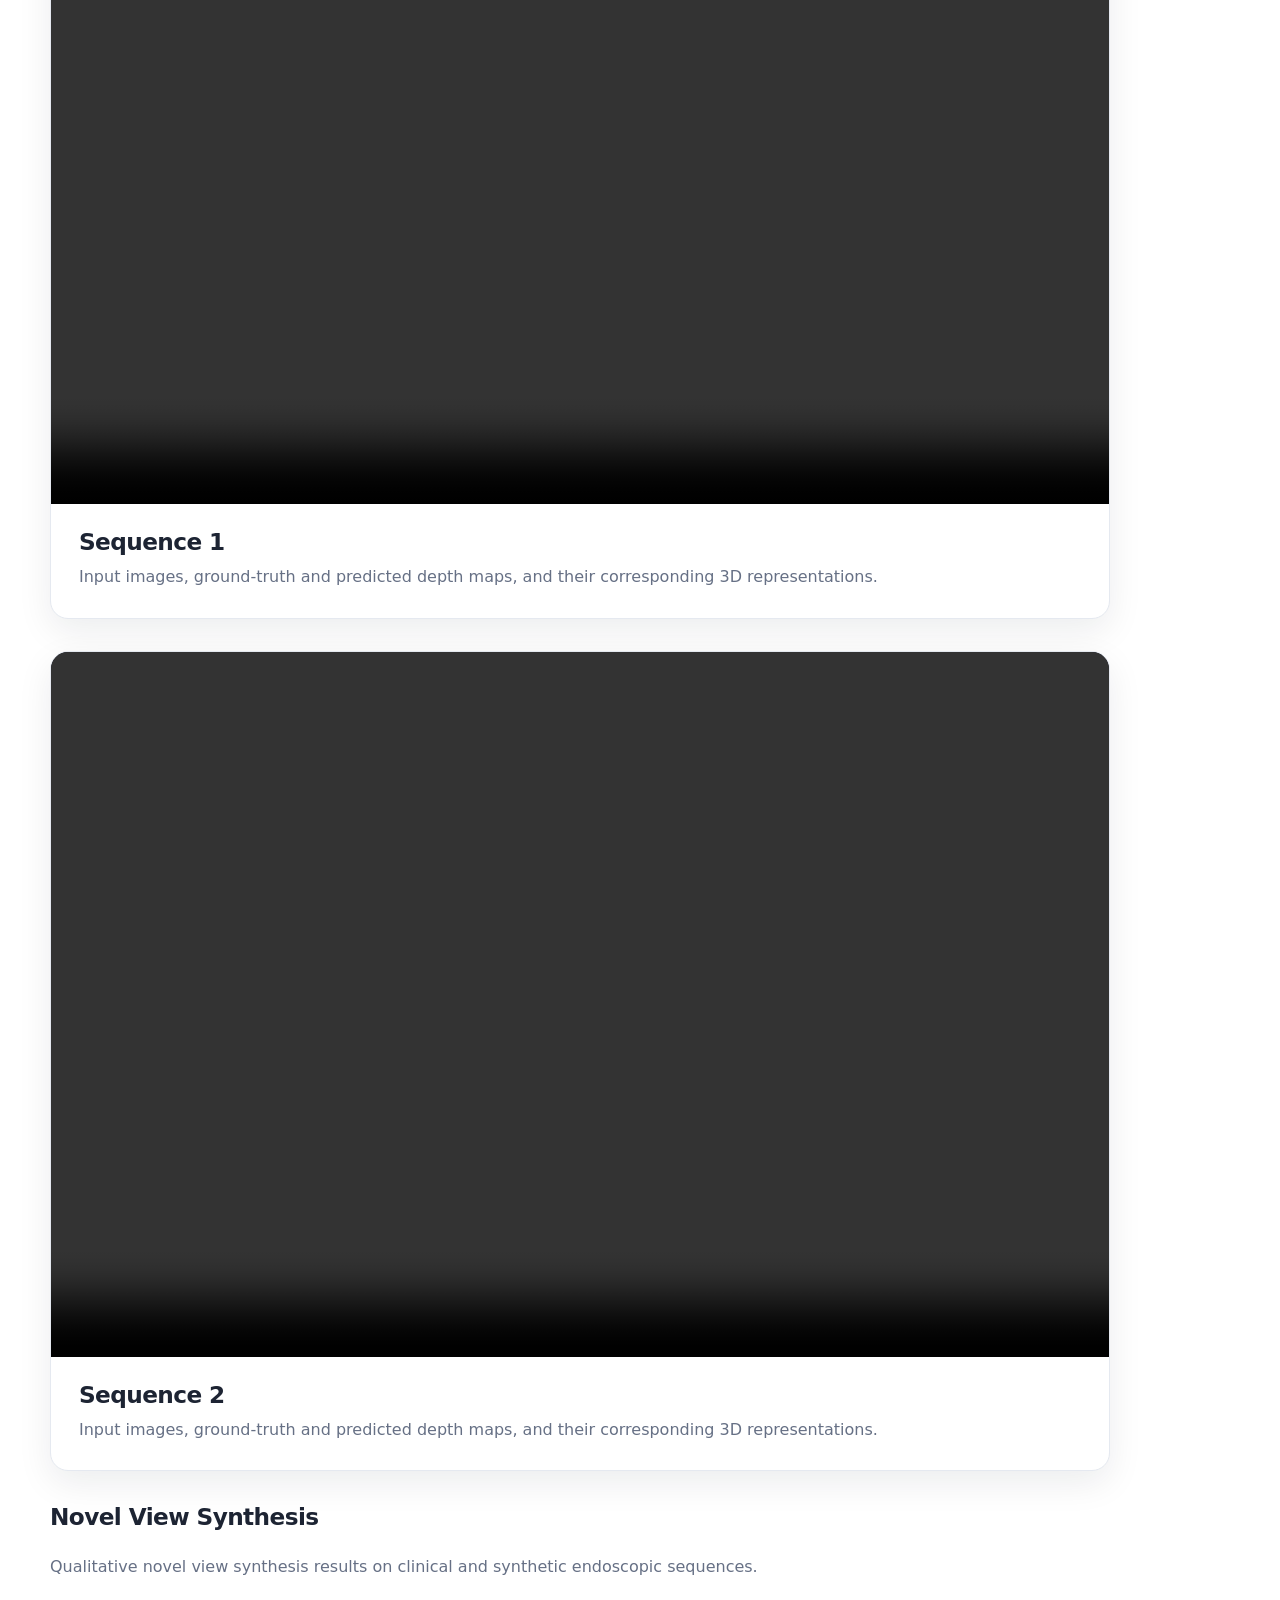
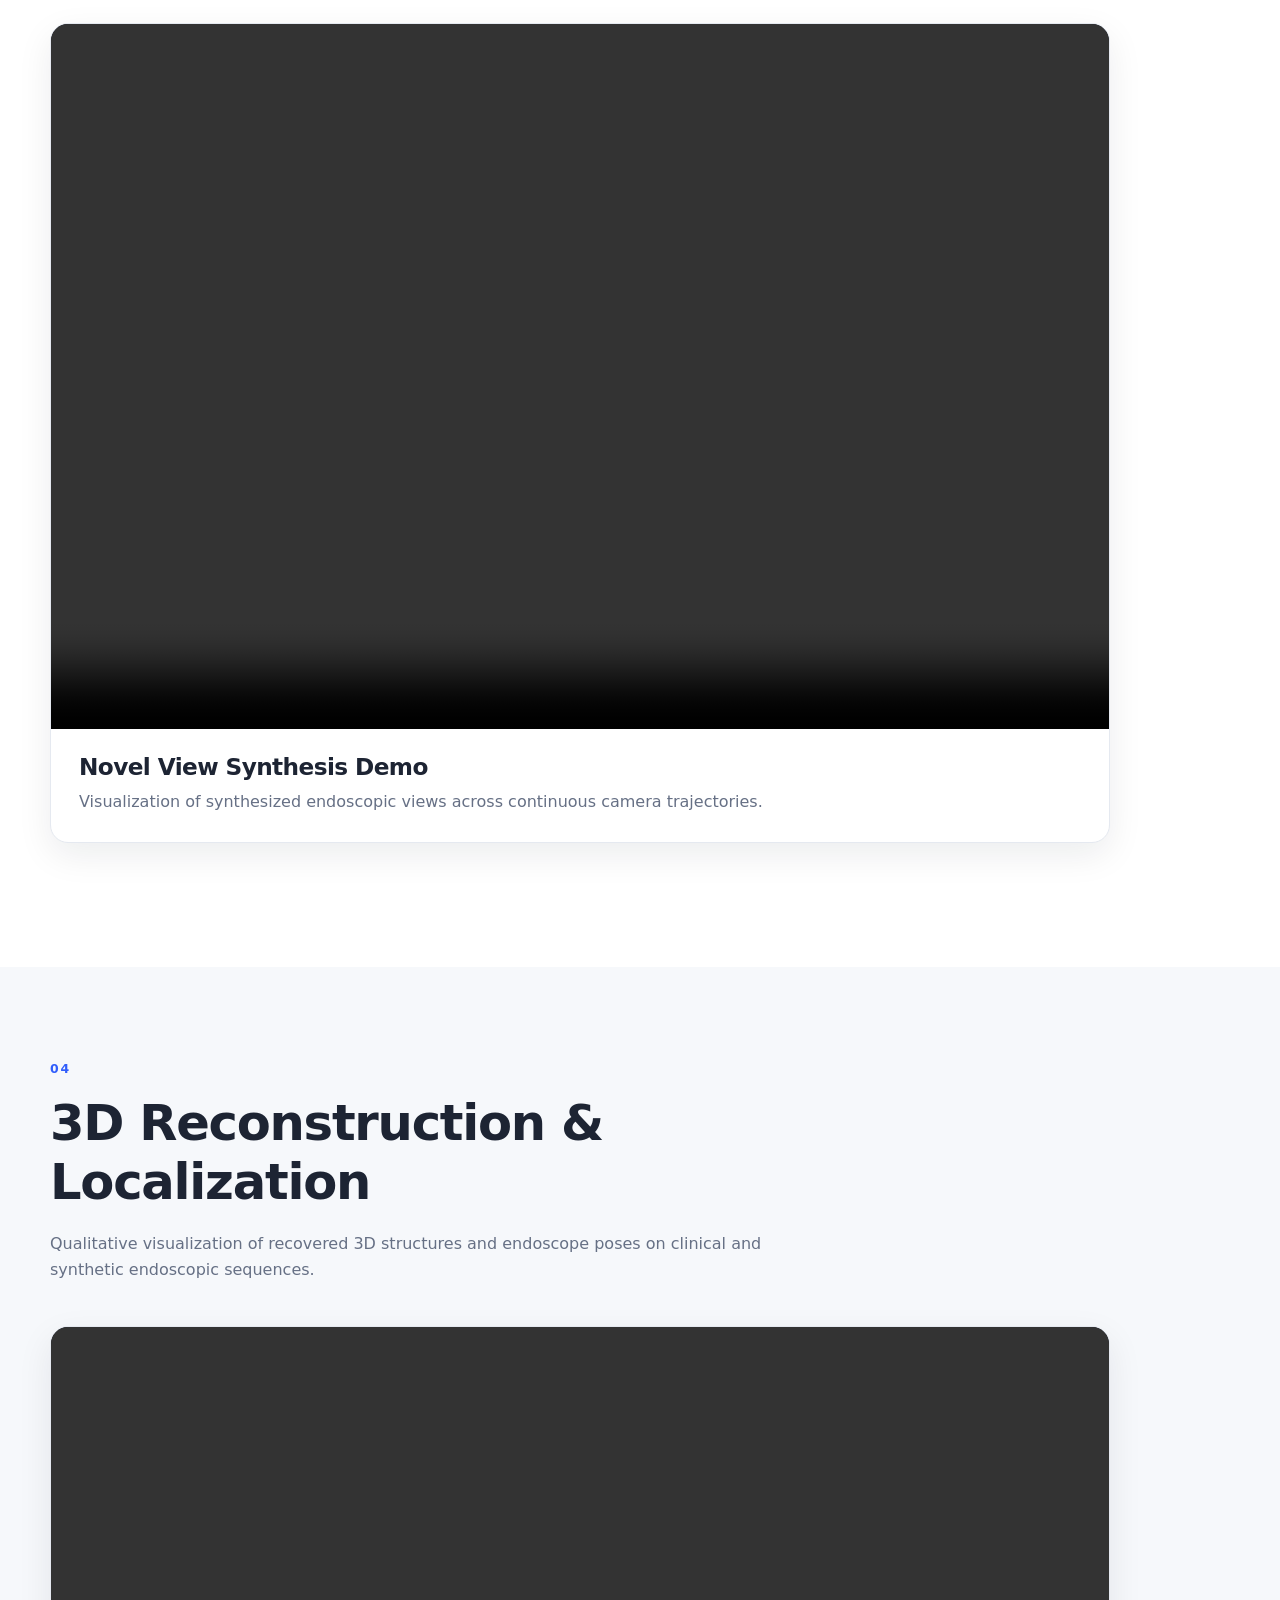
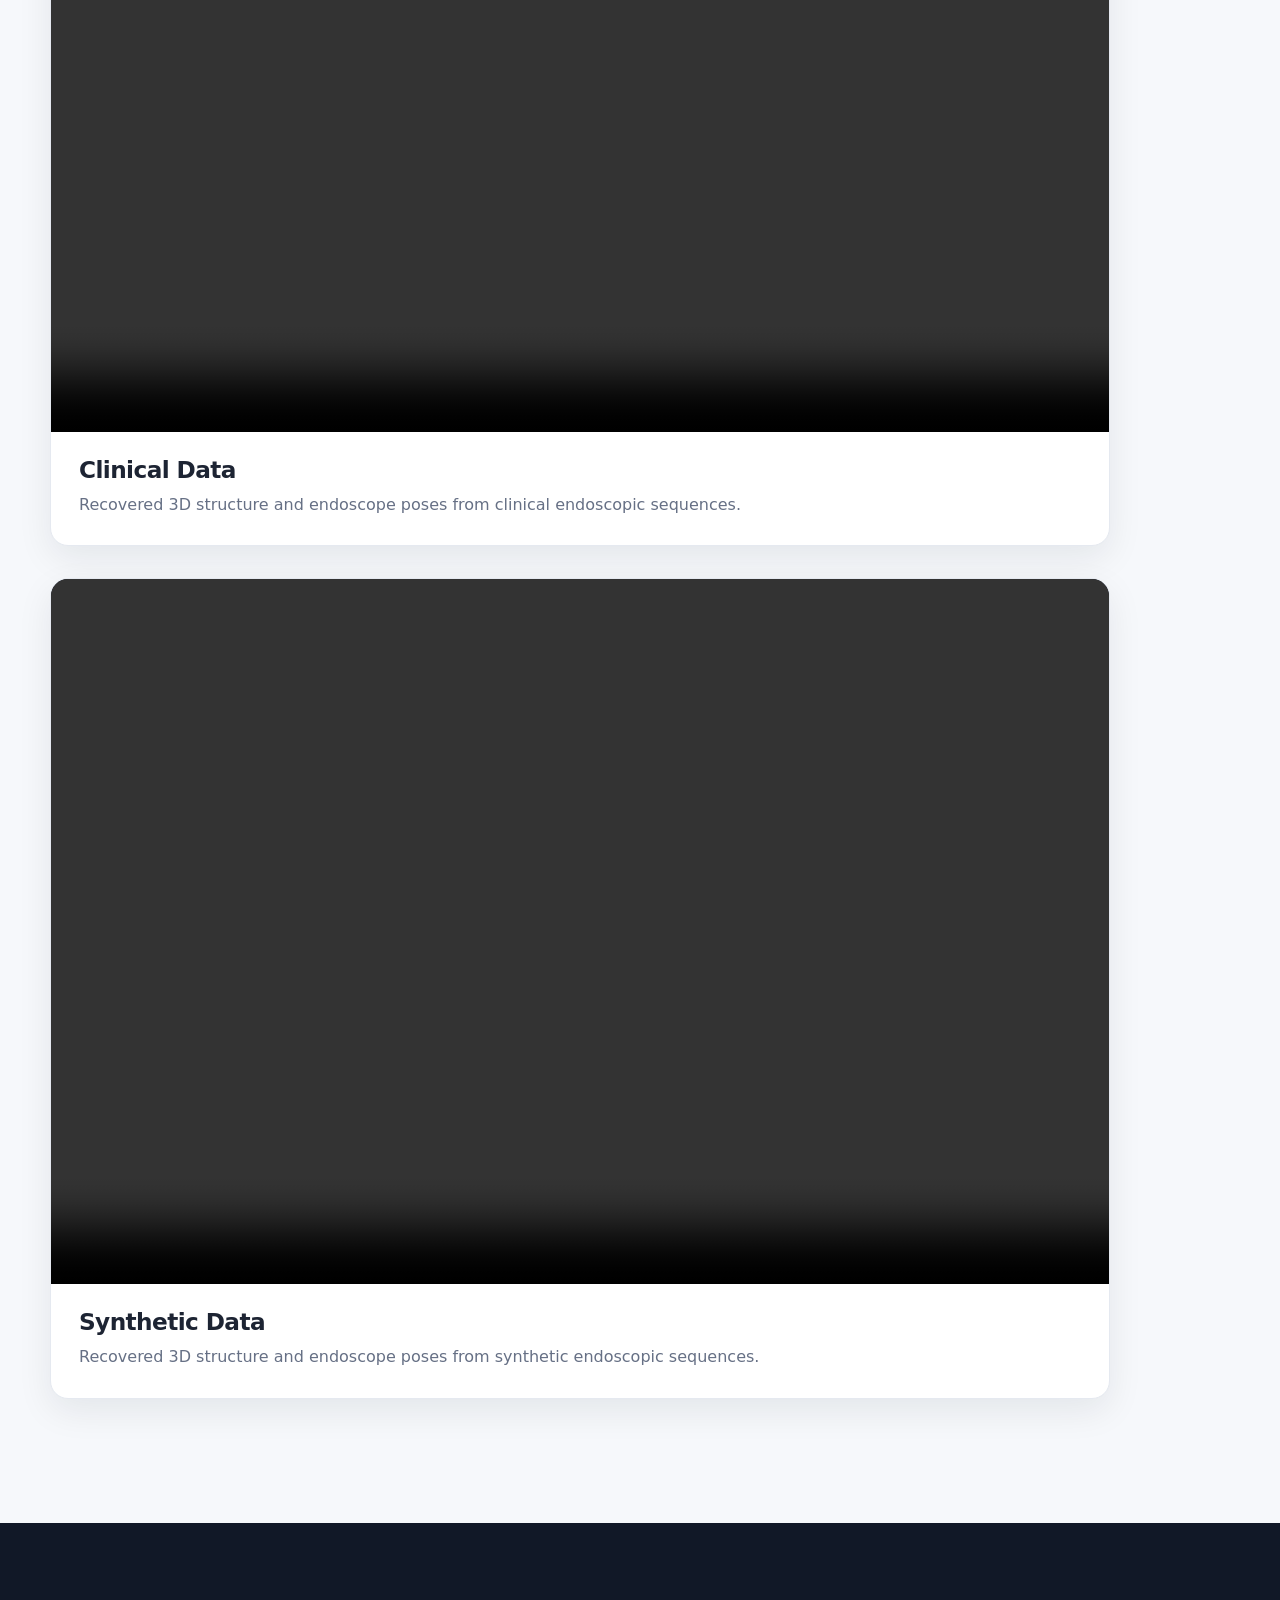
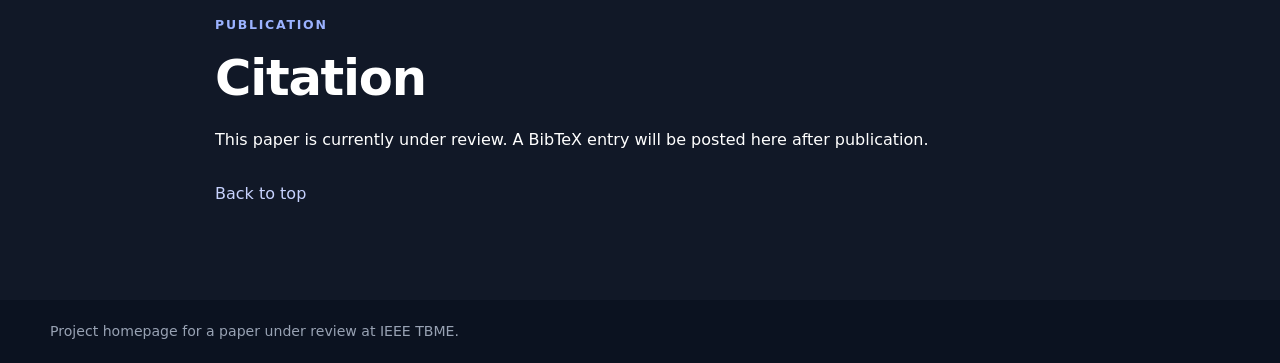
==== commit 095ebd21: "Update project homepage" ====
--- a/index.html
+++ b/index.html
@@ -3,15 +3,15 @@
 <head>
   <meta charset="UTF-8" />
   <meta name="viewport" content="width=device-width, initial-scale=1.0" />
-  <meta name="description" content="Project webpage for a TBME paper on simulation, synthetic data, depth estimation, 3D reconstruction, and localization." />
-  <title>TBME Project Page</title>
+  <meta name="description" content="Project homepage for a manuscript currently under review at TBME, featuring physics-based simulation, synthetic data generation, monocular depth estimation, 3D reconstruction, and endoscope localization." />
+  <title>UroDepth Project Page</title>
   <link rel="stylesheet" href="styles.css" />
 </head>
 
 <body>
   <header class="site-header">
     <div class="nav-wrap">
-      <a class="brand" href="#top">TBME Project</a>
+      <a class="brand" href="#top">UroDepth Project</a>
 
       <button class="menu-button" aria-label="Toggle navigation" aria-expanded="false">
         ☰
@@ -22,9 +22,7 @@
         <a href="#simulation">Simulation</a>
         <a href="#synthetic-data">Synthetic Data</a>
         <a href="#depth">Depth</a>
-        <a href="#reconstruction">3D Reconstruction</a>
-        <a href="#localization">Localization</a>
-        <a href="#citation">Citation</a>
+        <a href="#reconstruction">3D Reconstruction & Localization</a>
       </nav>
     </div>
   </header>
@@ -35,42 +33,41 @@
          ========================================================= -->
     <section class="hero section">
       <div class="container narrow center">
-        <p class="eyebrow">IEEE Transactions on Biomedical Engineering</p>
-
-        <h1>
-          Your TBME Paper Title Goes Here
+        <p class="eyebrow">Under review at IEEE Transactions on Biomedical Engineering</p>
+
+        <h1 class="hero-title">
+          Real-time Monocular Depth Estimation in Ureteroscopy for Endoscope Reconstruction and Localization
         </h1>
 
         <p class="authors">
-          Author One<sup>1</sup>, Author Two<sup>2</sup>, Author Three<sup>1</sup>
+          Ruofeng Wei<sup>1</sup>, Mariana C. Bernardes<sup>1</sup>, Pedro Moreira<sup>1</sup>, Philip T. Zhao<sup>2</sup>, Rui Li<sup>3</sup>, Junichi Tokuda<sup>1</sup>
         </p>
 
         <p class="affiliations">
-          <sup>1</sup>Your Institution &nbsp;&nbsp;
-          <sup>2</sup>Collaborating Institution
+          <sup>1</sup>Brigham and Women's Hospital, Harvard Medical School &nbsp;&nbsp;
+          <sup>2</sup>NYU Grossman School of Medicine &nbsp;&nbsp;
+          <sup>3</sup>NYU Tandon School of Engineering
         </p>
 
         <div class="button-row">
-          <a class="button primary" href="#" target="_blank" rel="noopener">Paper</a>
-          <a class="button" href="#" target="_blank" rel="noopener">Supplementary</a>
-          <a class="button" href="#" target="_blank" rel="noopener">Code</a>
-          <!-- <a class="button" href="#" target="_blank" rel="noopener">Dataset</a> -->
-        </div>
-      </div>
-
-      <div class="container">
-        <div class="media-card hero-media">
-          <!-- Replace assets/teaser.mp4 with your overview/demo video -->
-          <video controls muted playsinline preload="metadata" poster="assets/teaser_poster.jpg">
-            <source src="assets/teaser.mp4" type="video/mp4" />
-            Your browser does not support HTML video.
-          </video>
-          <p class="caption">
-            Overview of the proposed pipeline: simulation, multimodal synthetic data generation,
-            depth estimation, 3D reconstruction, and localization.
-          </p>
-        </div>
-      </div>
+          <a class="button primary" href="#" target="_blank" rel="noopener">Paper (after review)</a>
+          <a class="button" href="#" target="_blank" rel="noopener">Supplementary (after review)</a>
+          <a class="button" href="#" target="_blank" rel="noopener">Code (after review)</a>
+        </div>
+      </div>
+
+    <div class="container">
+      <figure class="media-card hero-media">
+        <img
+          src="assets/Main.png"
+          alt="Overview of the proposed framework"
+          class="hero-image"
+        />
+        <figcaption class="caption">
+          Overview of the monocular image-based depth estimation framework for flexible ureteroscopy.
+        </figcaption>
+      </figure>
+    </div>
     </section>
 
     <!-- =========================================================
@@ -80,48 +77,74 @@
       <div class="container narrow">
         <h2>Abstract</h2>
         <p class="abstract">
-          Replace this paragraph with the final abstract of your TBME paper.
-          The abstract can be pasted directly here. For readability, this section
-          uses a narrower text width than the video sections below.
+        Objective: Ureteroscopy is a minimally invasive procedure for diagnosing and treating urinary tract calculi and tumors. Computer vision-based navigation systems can enhance surgical outcomes by registering the endoscope with pre-operative computed tomography (CT). We propose a monocular depth estimation framework for 3D reconstruction and endoscope localization to facilitate accurate CT registration.
+        Methods: A physics-based simulator was developed for synthetic training data generation, modeling flexible endoscope and ureteral guidewire motion to produce synthetic surgical scenes with realistic textures and geometrically accurate structures. A vision foundation model was fine-tuned using both synthetic and clinical data to improve generalization. To recover the scale from monocular depth estimation without additional sensors, we leveraged the geometric prior of the guidewire and employed a vision-language model (VLM) to track it over time. Geometric constraints were applied to the guidewire region within the depth map to achieve scale recovery.
+        Results: Evaluations on synthetic, phantom, and clinical datasets demonstrated a depth estimation RMSE of 1.64 mm with scale recovery at real-time speeds of 22 fps. 
+        The framework achieved sub-millimeter 3D reconstruction accuracy across all datasets and endoscope localization errors below 0.4 mm on clinical datasets.
+        Conclusion: The proposed framework enables accurate, real-time monocular depth estimation, 3D reconstruction, and endoscope localization in ureteroscopy without additional sensors.
+        Significance: This work advances intraoperative navigation for ureteroscopy by providing a scalable, sensor-free depth estimation solution with millimeter-level accuracy, with broad implications for computer-assisted and robotic endoscopic procedures.
         </p>
       </div>
+
 
       <div class="container">
         <div class="section-heading">
-          <p class="eyebrow">Framework</p>
-          <h2>Method Overview</h2>
-          <p>
-            A visual summary of the complete workflow, from simulation and synthetic-data
-            generation to depth perception and downstream geometric applications.
+          <p class="eyebrow">Explore</p>
+          <h2>Explore UroDepth</h2>
+          <p>
+            Explore the key components and results of UroDepth,
+            including physics-based simulation, synthetic data
+            generation, monocular depth estimation, and downstream
+            applications.
           </p>
         </div>
 
         <div class="pipeline">
           <div class="pipeline-step">
             <span>01</span>
-            <strong>Simulation Environment</strong>
-            <p>Interactive ureteroscopy simulation and synchronized data generation.</p>
-          </div>
+            <strong>Physics-Based Simulation</strong>
+            <p>
+              Explore the ureteroscopy simulation environment
+              and its capabilities for realistic scene generation.
+            </p>
+          </div>
+
           <div class="pipeline-arrow">→</div>
+
           <div class="pipeline-step">
             <span>02</span>
-            <strong>Synthetic Data</strong>
-            <p>RGB, depth, segmentation, optical flow, and multiple scene configurations.</p>
-          </div>
+            <strong>Synthetic Data Generation</strong>
+            <p>
+              Visualize synthetic endoscopic images and their
+              corresponding depth, segmentation, and optical flow maps.
+            </p>
+          </div>
+
           <div class="pipeline-arrow">→</div>
+
           <div class="pipeline-step">
             <span>03</span>
-            <strong>Depth Estimation & Novel View Synthesis</strong>
-            <p>Absolute depth prediction and novel view synthesis.</p>
-          </div>
+            <strong>Depth Estimation</strong>
+            <p>
+              Explore qualitative depth estimation results,
+              ground-truth comparisons, and novel view
+              synthesis.
+            </p>
+          </div>
+
           <div class="pipeline-arrow">→</div>
+
           <div class="pipeline-step">
             <span>04</span>
             <strong>3D Reconstruction & Localization</strong>
-            <p>Temporal point-cloud reconstruction and camera localization.</p>
-          </div>
-        </div>
-      </div>
+            <p>
+              View 3D reconstruction results and estimated
+              endoscope trajectories.
+            </p>
+          </div>
+        </div>
+      </div>
+
     </section>
 
     <!-- =========================================================
@@ -133,8 +156,7 @@
           <p class="eyebrow">01</p>
           <h2>Simulation Environment</h2>
           <p>
-            Present the simulation environment first so readers understand where the synthetic
-            sequences and ground-truth annotations are generated.
+          The environment where the synthetic sequences and their ground-truth annotations are generated.
           </p>
         </div>
 
@@ -145,27 +167,11 @@
           <div class="media-copy">
             <h3>Interactive Simulation Environment</h3>
             <p>
-              Replace this text with a concise description of the simulator, anatomy,
-              camera/endoscope motion, guidewire or catheter interaction, and any physics or
-              rendering features that are central to the paper.
-            </p>
-          </div>
-        </div>
-
-        <div class="feature-grid">
-          <article class="feature-card">
-            <h3>Flexible Endoscopic Navigation</h3>
-            <p>Describe the controllable endoscopic or catheter motion.</p>
-          </article>
-          <article class="feature-card">
-            <h3>Physical Interaction</h3>
-            <p>Describe contact, deformation, guidewire interaction, or other relevant physics.</p>
-          </article>
-          <article class="feature-card">
-            <h3>Synchronized Ground Truth</h3>
-            <p>Describe the modalities exported at each simulation frame.</p>
-          </article>
-        </div>
+            Ureteroscopy simulation workflow. The simulation consists of two stages: guidewire placement in the ureter, followed by navigation of the flexible ureteroscope, during which endoscopic images and ground-truth depth maps are recorded by the virtual RGB-D camera at the endoscope tip.
+            </p>
+          </div>
+        </div>
+
       </div>
     </section>
 
@@ -178,8 +184,7 @@
           <p class="eyebrow">02</p>
           <h2>Synthetic Dataset</h2>
           <p>
-            Show both synchronized multimodal ground truth and the diversity of scene and
-            rendering configurations used in the dataset.
+          Synchronized multimodal ground truth, and the range of scene and rendering configurations used in the dataset.
           </p>
         </div>
 
@@ -230,7 +235,7 @@
             </video>
             <div class="media-copy compact">
               <h4>Simple Texture + Guidewire</h4>
-              <p>Scene variation with the guidewire included.</p>
+              <p>Baseline appearance with the guidewire in view.</p>
             </div>
           </div>
 
@@ -240,7 +245,7 @@
             </video>
             <div class="media-copy compact">
               <h4>Realistic Texture + Guidewire</h4>
-              <p>More realistic appearance and device interaction.</p>
+              <p>More realistic appearance.</p>
             </div>
           </div>
 
@@ -250,7 +255,7 @@
             </video>
             <div class="media-copy compact">
               <h4>Realistic Texture + Camera Effects</h4>
-              <p>Vignette, depth of field, field of view,different guidewire appearances.</p>
+              <p>Vignette, depth of field, field of view, and varied guidewire appearances.</p>
             </div>
           </div>
 
@@ -260,7 +265,7 @@
             </video>
             <div class="media-copy compact">
               <h4>Realistic Texture + Camera Effects + Motion Blur</h4>
-              <p>Vignette, motion blur, depth of field, field of view,different guidewire appearances.</p>
+              <p>Vignette, motion blur, depth of field, field of view, and varied guidewire appearances.</p>
             </div>
           </div>
 
@@ -270,7 +275,7 @@
             </video>
             <div class="media-copy compact">
               <h4>Bubbles</h4>
-              <p>Bubbles.</p>
+              <p>Air bubbles drifting through the irrigation fluid.</p>
             </div>
           </div>
 
@@ -280,7 +285,7 @@
             </video>
             <div class="media-copy compact">
               <h4>Obstacles</h4>
-              <p>Obstacles.</p>
+              <p>Objects partially blocking the view of the lumen.</p>
             </div>
           </div>
         </div>
@@ -293,20 +298,34 @@
          ========================================================= -->
     <section id="depth" class="section">
       <div class="container">
+
         <div class="section-heading">
           <p class="eyebrow">03</p>
           <h2>Depth Estimation</h2>
           <p>
-            Qualitative video demonstration of depth estimation across a continuous
-            endoscopic sequence. Additional comparisons and quantitative results can be
-            added here as they become available.
-          </p>
-        </div>
+            Qualitative evaluation of monocular depth estimation
+            through ground-truth comparisons on synthetic data
+            and novel view synthesis on both synthetic and clinical data.
+          </p>
+        </div>
+
+        <!-- Depth Estimation Results -->
+        <h3>Depth Estimation Results</h3>
+        <p>
+          Qualitative comparisons of predicted and ground-truth
+          depth maps across continuous synthetic endoscopic sequences.
+        </p>
 
         <div class="sync-toolbar">
-          <button id="depth-play-all" class="button small">Play all</button>
-          <button id="depth-pause-all" class="button small">Pause all</button>
-          <button id="depth-restart-all" class="button small">Restart all</button>
+          <button id="depth-play-all" class="button small">
+            Play all
+          </button>
+          <button id="depth-pause-all" class="button small">
+            Pause all
+          </button>
+          <button id="depth-restart-all" class="button small">
+            Restart all
+          </button>
         </div>
 
         <div class="media-card large depth-demo-card">
@@ -314,11 +333,10 @@
             <source src="assets/depth_visualization_1.mp4" type="video/mp4" />
           </video>
           <div class="media-copy">
-            <h3>Depth Estimation Demo</h3>
-            <p>
-              Continuous qualitative visualization of the depth-estimation results.
-              This section can later be expanded with ground-truth depth, competing methods,
-              and temporal-consistency comparisons.
+            <h3>Sequence 1</h3>
+            <p>
+              Input images, ground-truth and predicted depth maps,
+              and their corresponding 3D representations.
             </p>
           </div>
         </div>
@@ -328,27 +346,20 @@
             <source src="assets/depth_visualization_2.mp4" type="video/mp4" />
           </video>
           <div class="media-copy">
-            <h3>Depth Estimation Demo</h3>
-            <p>
-              Continuous qualitative visualization of the depth-estimation results.
-              This section can later be expanded with ground-truth depth, competing methods,
-              and temporal-consistency comparisons.
-            </p>
-          </div>
-        </div> 
-      </div>
-    </section>
-
-    <!-- =========================================================
-         Novel View Synthesis
-         ========================================================= -->
-    <section id="depth" class="section">
-      <div class="container">
-        <div class="section-heading">
-          <p class="eyebrow">04</p>
-          <h2>Novel View Synthesis</h2>
-          <p>
-            Novel endoscopic images synthesis under different camera views.
+            <h3>Sequence 2</h3>
+            <p>
+              Input images, ground-truth and predicted depth maps,
+              and their corresponding 3D representations.
+            </p>
+          </div>
+        </div>
+
+        <!-- Novel View Synthesis -->
+        <div class="section-heading novel-view-heading">
+          <h3>Novel View Synthesis</h3>
+          <p>
+            Qualitative novel view synthesis results on clinical and synthetic
+            endoscopic sequences.
           </p>
         </div>
 
@@ -360,71 +371,59 @@
           <div class="media-copy">
             <h3>Novel View Synthesis Demo</h3>
             <p>
-              Continuous qualitative visualization of the synthesis results.
-            </p>
-          </div>
-        </div>
-      </div>
-    </section>
-    <!-- =========================================================
-         RECONSTRUCTION
+              Visualization of synthesized endoscopic views
+              across continuous camera trajectories.
+            </p>
+          </div>
+        </div>
+
+      </div>
+    </section>
+
+    <!-- =========================================================
+         RECONSTRUCTION and LOCALIZATION
          ========================================================= -->
     <section id="reconstruction" class="section section-alt">
       <div class="container">
         <div class="section-heading">
-          <p class="eyebrow">05</p>
-          <h2>3D Reconstruction</h2>
-          <p>
-            Visualize how estimated metric depth is transformed into 3D structure and accumulated
-            across time.
-          </p>
-        </div>
-
-        <div class="video-grid three-col">
-          <div class="media-card">
-            <video controls muted playsinline preload="metadata">
-              <source src="assets/reconstruction_rgb.mp4" type="video/mp4" />
-            </video>
-            <h4>RGB Sequence</h4>
-          </div>
-
-          <div class="media-card">
-            <video controls muted playsinline preload="metadata">
-              <source src="assets/reconstruction_depth.mp4" type="video/mp4" />
-            </video>
-            <h4>Estimated Depth</h4>
-          </div>
-
-          <div class="media-card">
-            <video controls muted playsinline preload="metadata">
-              <source src="assets/reconstruction_3d.mp4" type="video/mp4" />
-            </video>
-            <h4>Evolving 3D Reconstruction</h4>
-          </div>
-        </div>
-
-        <div class="video-grid two-col top-space">
-          <div class="media-card">
-            <video controls muted playsinline preload="metadata">
-              <source src="assets/reconstruction_gt.mp4" type="video/mp4" />
-            </video>
-            <h4>Ground-Truth Reconstruction</h4>
-          </div>
-
-          <div class="media-card">
-            <video controls muted playsinline preload="metadata">
-              <source src="assets/reconstruction_pred.mp4" type="video/mp4" />
-            </video>
-            <h4>Reconstruction from Predicted Depth</h4>
-          </div>
-        </div>
-      </div>
+          <p class="eyebrow">04</p>
+          <h2>3D Reconstruction & Localization</h2>
+          <p>
+          Qualitative visualization of recovered 3D structures and endoscope poses
+          on clinical and synthetic endoscopic sequences.
+          </p>
+        </div>
+
+        <div class="media-card large depth-demo-card">
+          <video class="sync-video" controls muted playsinline preload="metadata">
+            <source src="assets/3D_reconstruction_1.mp4" type="video/mp4" />
+          </video>
+          <div class="media-copy">
+            <h3>Clinical Data</h3>
+            <p>
+            Recovered 3D structure and endoscope poses from clinical endoscopic sequences.
+            </p>
+          </div>
+        </div>
+
+        <div class="media-card large depth-demo-card">
+          <video class="sync-video" controls muted playsinline preload="metadata">
+            <source src="assets/3D_reconstruction_2.mp4" type="video/mp4" />
+          </video>
+          <div class="media-copy">
+            <h3>Synthetic Data</h3>
+            <p>
+            Recovered 3D structure and endoscope poses from synthetic endoscopic sequences.
+            </p>
+          </div>
+        </div>
+
     </section>
 
     <!-- =========================================================
          LOCALIZATION
          ========================================================= -->
-    <section id="localization" class="section">
+<!--     <section id="localization" class="section">
       <div class="container">
         <div class="section-heading">
           <p class="eyebrow">06</p>
@@ -463,7 +462,7 @@
           </div>
         </div>
       </div>
-    </section>
+    </section> -->
 
     <!-- =========================================================
          CITATION
@@ -472,25 +471,23 @@
       <div class="container narrow">
         <p class="eyebrow">Publication</p>
         <h2>Citation</h2>
-        <p>
-          If you find this work useful, please consider citing our paper.
+        <p class="citation-note">
+          This paper is currently under review. A BibTeX entry will be posted here after publication.
         </p>
-
+        <!--
+        After acceptance, restore:
         <div class="citation-box">
-<pre><code>@article{yourpaper2026,
-  title   = {Your Paper Title},
-  author  = {Author One and Author Two and Author Three},
+<pre><code>@article{urodepth,
+  title   = {...},
+  author  = {...},
   journal = {IEEE Transactions on Biomedical Engineering},
-  year    = {2026}
+  year    = {...}
 }</code></pre>
           <button class="copy-button" data-copy-target=".citation-box code">Copy BibTeX</button>
         </div>
-
+        -->
         <div class="footer-links">
           <a href="#top">Back to top</a>
-          <a href="#" target="_blank" rel="noopener">Paper</a>
-          <a href="#" target="_blank" rel="noopener">Code</a>
-          <a href="#" target="_blank" rel="noopener">Dataset</a>
         </div>
       </div>
     </section>
@@ -498,7 +495,7 @@
 
   <footer>
     <div class="container">
-      <p>Project webpage for a TBME paper.</p>
+      <p>Project homepage for a paper under review at IEEE TBME.</p>
     </div>
   </footer>
 
--- a/styles.css
+++ b/styles.css
@@ -592,3 +592,38 @@
   object-fit: contain;
   max-height: 760px;
 }
+
+.hero-title {
+  font-size: clamp(2rem, 4vw, 3rem);
+  line-height: 1.15;
+}
+
+.hero-media {
+  width: 100%;
+  max-width: 1200px;
+  height: auto;
+  max-height: none;
+  margin: 0 auto;
+  overflow: visible;
+}
+
+.hero-media .hero-image {
+  display: block;
+  width: 100%;
+  height: auto;
+  max-height: none;
+  object-fit: contain;
+}
+
+.hero-media .caption {
+  text-align: center;
+  margin-top: 12px;
+}
+
+/* Spacing between depth estimation video cards */
+#depth .depth-demo-card {
+  margin-bottom: 32px;
+}
+#reconstruction .depth-demo-card {
+  margin-bottom: 32px;
+}
